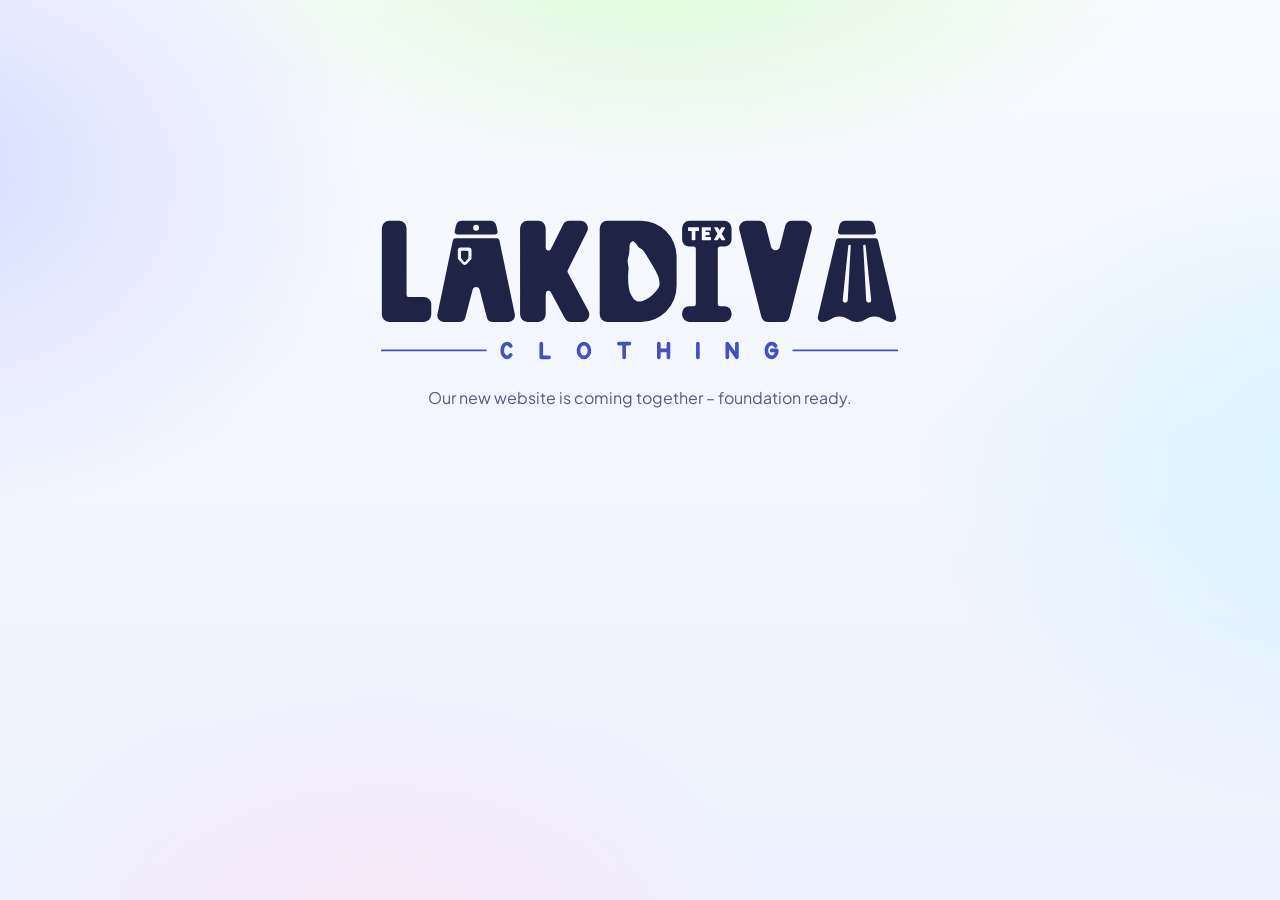
==== index.html @ 23915454 "Add files via upload" ====
<!DOCTYPE html>
<html lang="en">
<head>
  <meta charset="utf-8">
  <meta name="viewport" content="width=device-width, initial-scale=1">
  <title>LAKDIVA TEX Clothing – Trousers, Blouses, Crop Tops &amp; Skirts</title>
  <meta name="description" content="Modern women's and girls' clothing – trousers, blouses, crop tops and skirts. Pick your favourites and order easily on WhatsApp.">
  <meta name="theme-color" content="#f5f6ff">
  <link rel="icon" href="assets/favicon.svg" type="image/svg+xml">

  <!-- Fonts: Anton (big headlines) + Plus Jakarta Sans (body) -->
  <link rel="preconnect" href="https://fonts.googleapis.com">
  <link rel="preconnect" href="https://fonts.gstatic.com" crossorigin>
  <link href="https://fonts.googleapis.com/css2?family=Anton&family=Plus+Jakarta+Sans:wght@400;500;600;700;800&display=swap" rel="stylesheet">

  <link rel="stylesheet" href="css/tokens.css">
  <link rel="stylesheet" href="css/base.css">
  <link rel="stylesheet" href="css/components.css">
</head>
<body>
  <a class="skip-link" href="#main">Skip to content</a>

  <!-- STEP 2 will add the header (logo + nav + basket) here -->

  <main id="main">
    <!-- Temporary placeholder – replaced by the hero in Step 2 -->
    <section id="home" class="section" style="min-height:70vh;display:grid;place-items:center;text-align:center">
      <div class="container">
        <img src="assets/logo.svg" alt="LAKDIVA TEX Clothing" width="520" style="margin-inline:auto;width:min(80vw,520px)">
        <p style="margin-top:1.5rem;color:var(--ink-soft)">Our new website is coming together – foundation ready.</p>
      </div>
    </section>
    <!-- STEP 3: #shop   |  STEP 5: #about, #how-to-order, #contact -->
  </main>

  <!-- STEP 5 will add the footer here -->

  <script src="js/config.js"></script>
  <script src="data/products.js"></script>
</body>
</html>
---- css/tokens.css ----
/* ==========================================================
   LAKDIVA TEX – design tokens
   Colours come straight from the logo (navy #1f2447, indigo #4451be)
   plus the fresh mint / pastel glow used in the reference design.
   Change a value here and the whole site updates.
   ========================================================== */
:root {
  /* Brand */
  --navy: #1f2447;
  --navy-700: #2d3463;
  --indigo: #4451be;
  --indigo-500: #5b6bff;
  --indigo-300: #a8b0fb;
  --indigo-100: #e7eaff;
  --indigo-50: #f3f4ff;

  /* Fresh accents */
  --mint: #19c27d;
  --mint-300: #6fe3b4;
  --mint-100: #d9f7ea;
  --lime: #8ef59a;

  /* Soft pastels – one per category (also used for card tints) */
  --blush: #ffdbe8;   /* blouses   */
  --peach: #ffe3d1;   /* crop tops */
  --lilac: #e6deff;   /* skirts    */
  --aqua: #d3f4ee;    /* trousers  */

  /* Text */
  --ink: #1f2447;
  --ink-soft: #565c82;
  --ink-faint: #8c91ae;

  /* Surfaces */
  --bg: #f5f6ff;
  --surface: #ffffff;
  --line: rgba(31, 36, 71, 0.1);

  /* Gradients */
  --grad-brand: linear-gradient(135deg, #7a87ff 0%, #4451be 100%);
  --grad-accent: linear-gradient(95deg, #3fe0a0 0%, #4f7cff 62%, #7a5cff 100%);
  --grad-mint: linear-gradient(135deg, #c4f5e2 0%, #9fe3cf 100%);
  --grad-whatsapp: linear-gradient(135deg, #3fe07f 0%, #19b463 100%);

  /* Glass */
  --glass-bg: rgba(255, 255, 255, 0.62);
  --glass-border: rgba(255, 255, 255, 0.75);
  --glass-blur: blur(14px) saturate(1.5);

  /* Radius */
  --r-sm: 12px;
  --r-md: 18px;
  --r-lg: 28px;
  --r-xl: 40px;
  --r-pill: 999px;

  /* Shadows */
  --shadow-sm: 0 4px 14px -6px rgba(31, 36, 71, 0.18);
  --shadow-md: 0 14px 34px -14px rgba(31, 36, 71, 0.28);
  --shadow-lg: 0 30px 60px -24px rgba(31, 36, 71, 0.35);
  --shadow-glow: 0 18px 40px -10px rgba(68, 81, 190, 0.55);

  /* Type */
  --font-display: "Anton", "Archivo Narrow", "Arial Narrow", Impact, sans-serif;
  --font-body: "Plus Jakarta Sans", "Inter", system-ui, -apple-system, "Segoe UI", Roboto, sans-serif;

  --fs-display: clamp(3.4rem, 11.5vw, 9.5rem);
  --fs-h1: clamp(2.6rem, 6vw, 5rem);
  --fs-h2: clamp(2.1rem, 4.6vw, 3.75rem);
  --fs-h3: clamp(1.25rem, 2vw, 1.6rem);
  --fs-body: 1rem;
  --fs-small: 0.875rem;
  --fs-tiny: 0.75rem;

  /* Layout */
  --container: 1240px;
  --gutter: clamp(1rem, 3vw, 2.25rem);
  --header-h: 76px;
  --section-y: clamp(4rem, 9vw, 7.5rem);

  /* Motion */
  --ease: cubic-bezier(0.22, 0.8, 0.28, 1);
  --t-fast: 160ms;
  --t-med: 320ms;
}
---- css/base.css ----
/* ==========================================================
   LAKDIVA TEX – base styles (reset, background, typography)
   ========================================================== */
*,
*::before,
*::after { box-sizing: border-box; }

html {
  -webkit-text-size-adjust: 100%;
  scroll-behavior: smooth;
  scroll-padding-top: calc(var(--header-h) + 16px);
}

body {
  margin: 0;
  min-height: 100vh;
  font-family: var(--font-body);
  font-size: var(--fs-body);
  line-height: 1.6;
  color: var(--ink);
  background: var(--bg);
  -webkit-font-smoothing: antialiased;
  text-rendering: optimizeLegibility;
  overflow-x: hidden;
}

/* Soft pastel glow behind the whole site (fixed layer = smooth on mobile too) */
body::before {
  content: "";
  position: fixed;
  inset: 0;
  z-index: -1;
  pointer-events: none;
  background:
    radial-gradient(52rem 26rem at 52% -8%, rgba(190, 255, 170, 0.5), transparent 62%),
    radial-gradient(46rem 36rem at -6% 18%, rgba(186, 198, 255, 0.55), transparent 62%),
    radial-gradient(44rem 34rem at 106% 52%, rgba(190, 240, 255, 0.55), transparent 62%),
    radial-gradient(40rem 30rem at 30% 108%, rgba(255, 214, 232, 0.5), transparent 62%),
    linear-gradient(180deg, #f9faff 0%, #eef1ff 100%);
}

img,
svg,
video { display: block; max-width: 100%; height: auto; }

button,
input,
select,
textarea { font: inherit; color: inherit; }

button { cursor: pointer; background: none; border: 0; padding: 0; }

a { color: inherit; text-decoration: none; }

h1, h2, h3, h4, p, ul, ol, figure { margin: 0; }
ul[role="list"], ol[role="list"] { list-style: none; padding: 0; }

/* Display headings – big, bold, condensed, like the reference */
.display,
h1, h2 {
  font-family: var(--font-display);
  font-weight: 400;          /* Anton is already heavy */
  text-transform: uppercase;
  letter-spacing: 0.005em;
  line-height: 0.95;
}

h3 { font-family: var(--font-body); font-weight: 800; font-size: var(--fs-h3); line-height: 1.2; }

.text-gradient {
  background: var(--grad-accent);
  -webkit-background-clip: text;
  background-clip: text;
  color: transparent;
  -webkit-text-fill-color: transparent;
}

/* Layout helpers */
.container {
  width: min(100% - 2 * var(--gutter), var(--container));
  margin-inline: auto;
}
.section { padding-block: var(--section-y); }

.eyebrow {
  display: inline-flex;
  align-items: center;
  gap: 0.5rem;
  font-size: var(--fs-tiny);
  font-weight: 800;
  letter-spacing: 0.14em;
  text-transform: uppercase;
  color: var(--indigo);
}
.eyebrow::before {
  content: "";
  width: 0.5rem;
  height: 0.5rem;
  border-radius: 50%;
  background: var(--mint);
  box-shadow: 0 0 0 4px rgba(25, 194, 125, 0.18);
}

.section-head { display: grid; gap: 0.9rem; margin-bottom: clamp(1.75rem, 4vw, 3rem); }
.section-head h2 { font-size: var(--fs-h2); }
.section-head p { max-width: 52ch; color: var(--ink-soft); }

/* Accessibility */
:focus-visible {
  outline: 3px solid var(--indigo-500);
  outline-offset: 3px;
  border-radius: 6px;
}
.sr-only {
  position: absolute !important;
  width: 1px; height: 1px;
  margin: -1px; padding: 0;
  overflow: hidden;
  clip: rect(0, 0, 0, 0);
  white-space: nowrap;
  border: 0;
}
.skip-link {
  position: fixed;
  top: 0.75rem; left: 0.75rem;
  z-index: 1000;
  padding: 0.65rem 1rem;
  border-radius: var(--r-sm);
  background: var(--navy);
  color: #fff;
  font-weight: 700;
  transform: translateY(-200%);
  transition: transform var(--t-fast) var(--ease);
}
.skip-link:focus { transform: translateY(0); }

@media (prefers-reduced-motion: reduce) {
  html { scroll-behavior: auto; }
  *, *::before, *::after {
    animation-duration: 0.01ms !important;
    animation-iteration-count: 1 !important;
    transition-duration: 0.01ms !important;
  }
}
---- css/components.css ----
/* ==========================================================
   LAKDIVA TEX – reusable components
   (buttons, glass cards, floating tags, chips, badges)
   ========================================================== */

/* ---------- Glass surface ---------- */
.glass {
  background: var(--glass-bg);
  -webkit-backdrop-filter: var(--glass-blur);
  backdrop-filter: var(--glass-blur);
  border: 1px solid var(--glass-border);
  border-radius: var(--r-md);
  box-shadow: var(--shadow-md), inset 0 1px 0 rgba(255, 255, 255, 0.85);
}

/* ---------- Buttons ---------- */
.btn {
  --btn-bg: var(--surface);
  --btn-fg: var(--indigo);
  display: inline-flex;
  align-items: center;
  justify-content: center;
  gap: 0.6rem;
  min-height: 48px;
  padding: 0.7rem 1.4rem;
  border-radius: var(--r-pill);
  background: var(--btn-bg);
  color: var(--btn-fg);
  font-weight: 800;
  font-size: 0.95rem;
  line-height: 1;
  white-space: nowrap;
  box-shadow: var(--shadow-sm);
  transition: transform var(--t-fast) var(--ease), box-shadow var(--t-fast) var(--ease), filter var(--t-fast);
}
.btn:hover { transform: translateY(-2px); box-shadow: var(--shadow-md); }
.btn:active { transform: translateY(0) scale(0.98); }
.btn svg { width: 1.15em; height: 1.15em; flex: none; }

.btn--primary { --btn-fg: #fff; background: var(--grad-brand); box-shadow: var(--shadow-glow); }
.btn--primary:hover { filter: brightness(1.06); box-shadow: 0 22px 44px -10px rgba(68, 81, 190, 0.65); }

.btn--whatsapp { --btn-fg: #fff; background: var(--grad-whatsapp); box-shadow: 0 16px 34px -10px rgba(25, 180, 99, 0.6); }
.btn--whatsapp:hover { filter: brightness(1.05); }

.btn--ghost { background: rgba(255, 255, 255, 0.45); border: 1px solid var(--glass-border); box-shadow: none; }

.btn--sm { min-height: 40px; padding: 0.55rem 1.05rem; font-size: 0.85rem; }
.btn--block { width: 100%; }

/* Square rounded icon button (search / basket in the header) */
.icon-btn {
  position: relative;
  display: inline-grid;
  place-items: center;
  width: 46px;
  height: 46px;
  border-radius: var(--r-sm);
  background: var(--surface);
  color: var(--navy);
  box-shadow: var(--shadow-sm);
  transition: transform var(--t-fast) var(--ease), box-shadow var(--t-fast);
}
.icon-btn:hover { transform: translateY(-2px); box-shadow: var(--shadow-md); }
.icon-btn svg { width: 22px; height: 22px; }
.icon-btn--brand { background: var(--grad-brand); color: #fff; box-shadow: var(--shadow-glow); }

/* Little count bubble on the basket button */
.count-bubble {
  position: absolute;
  top: -6px; right: -6px;
  min-width: 20px; height: 20px;
  padding: 0 5px;
  display: grid; place-items: center;
  border-radius: var(--r-pill);
  background: var(--mint);
  color: #fff;
  font-size: 11px;
  font-weight: 800;
  box-shadow: 0 0 0 3px var(--bg);
}
.count-bubble[hidden] { display: none; }

/* Big round call-to-action (like the "ADD TO CART" orb) */
.round-cta {
  display: inline-grid;
  place-items: center;
  align-content: center;
  gap: 0.35rem;
  width: clamp(104px, 12vw, 138px);
  aspect-ratio: 1;
  border-radius: 50%;
  background: radial-gradient(circle at 30% 25%, #8f9bff 0%, #4451be 70%);
  color: #fff;
  text-align: center;
  font-size: 0.68rem;
  font-weight: 800;
  letter-spacing: 0.08em;
  text-transform: uppercase;
  box-shadow: 0 0 0 10px rgba(255, 255, 255, 0.55), var(--shadow-glow);
  transition: transform var(--t-med) var(--ease);
}
.round-cta:hover { transform: scale(1.06) rotate(-3deg); }
.round-cta svg { width: 26px; height: 26px; }

/* ---------- Floating label (glass tag with dot) ---------- */
.tag {
  display: grid;
  gap: 0.1rem;
  padding: 0.7rem 1rem 0.7rem 1.9rem;
  position: relative;
  border-radius: var(--r-sm);
  font-size: var(--fs-small);
  line-height: 1.25;
}
.tag::before {
  content: "";
  position: absolute;
  left: 0.8rem; top: 0.95rem;
  width: 0.6rem; height: 0.6rem;
  border-radius: 50%;
  background: var(--mint);
  box-shadow: 0 0 0 4px rgba(25, 194, 125, 0.2);
}
.tag small {
  font-size: 0.65rem;
  font-weight: 800;
  letter-spacing: 0.12em;
  text-transform: uppercase;
  color: var(--mint);
}
.tag strong { font-weight: 800; color: var(--navy); }

/* ---------- Pills, chips, badges ---------- */
.pill {
  display: inline-flex;
  align-items: center;
  gap: 0.45rem;
  padding: 0.45rem 0.85rem;
  border-radius: var(--r-pill);
  font-size: var(--fs-tiny);
  font-weight: 800;
  letter-spacing: 0.1em;
  text-transform: uppercase;
  color: var(--navy);
  background: rgba(255, 255, 255, 0.55);
  border: 1px solid var(--glass-border);
}

/* Category filter chip */
.chip {
  display: inline-flex;
  align-items: center;
  gap: 0.5rem;
  min-height: 44px;
  padding: 0.55rem 1.15rem;
  border-radius: var(--r-pill);
  background: rgba(255, 255, 255, 0.7);
  border: 1px solid var(--glass-border);
  font-weight: 700;
  font-size: 0.9rem;
  color: var(--ink-soft);
  transition: all var(--t-fast) var(--ease);
}
.chip:hover { color: var(--navy); transform: translateY(-1px); }
.chip[aria-pressed="true"],
.chip.is-active {
  background: var(--navy);
  border-color: var(--navy);
  color: #fff;
  box-shadow: var(--shadow-md);
}

.badge {
  display: inline-block;
  padding: 0.3rem 0.65rem;
  border-radius: var(--r-pill);
  font-size: 0.68rem;
  font-weight: 800;
  letter-spacing: 0.1em;
  text-transform: uppercase;
  background: var(--mint-100);
  color: #0c7c50;
}
.badge--indigo { background: var(--indigo-100); color: var(--indigo); }

/* Category tints (used for product card backgrounds) */
.tint-trousers { background: linear-gradient(160deg, #e2faf5 0%, var(--aqua) 100%); }
.tint-blouses  { background: linear-gradient(160deg, #fff0f6 0%, var(--blush) 100%); }
.tint-crop-tops { background: linear-gradient(160deg, #fff4ec 0%, var(--peach) 100%); }
.tint-skirts   { background: linear-gradient(160deg, #f1ecff 0%, var(--lilac) 100%); }
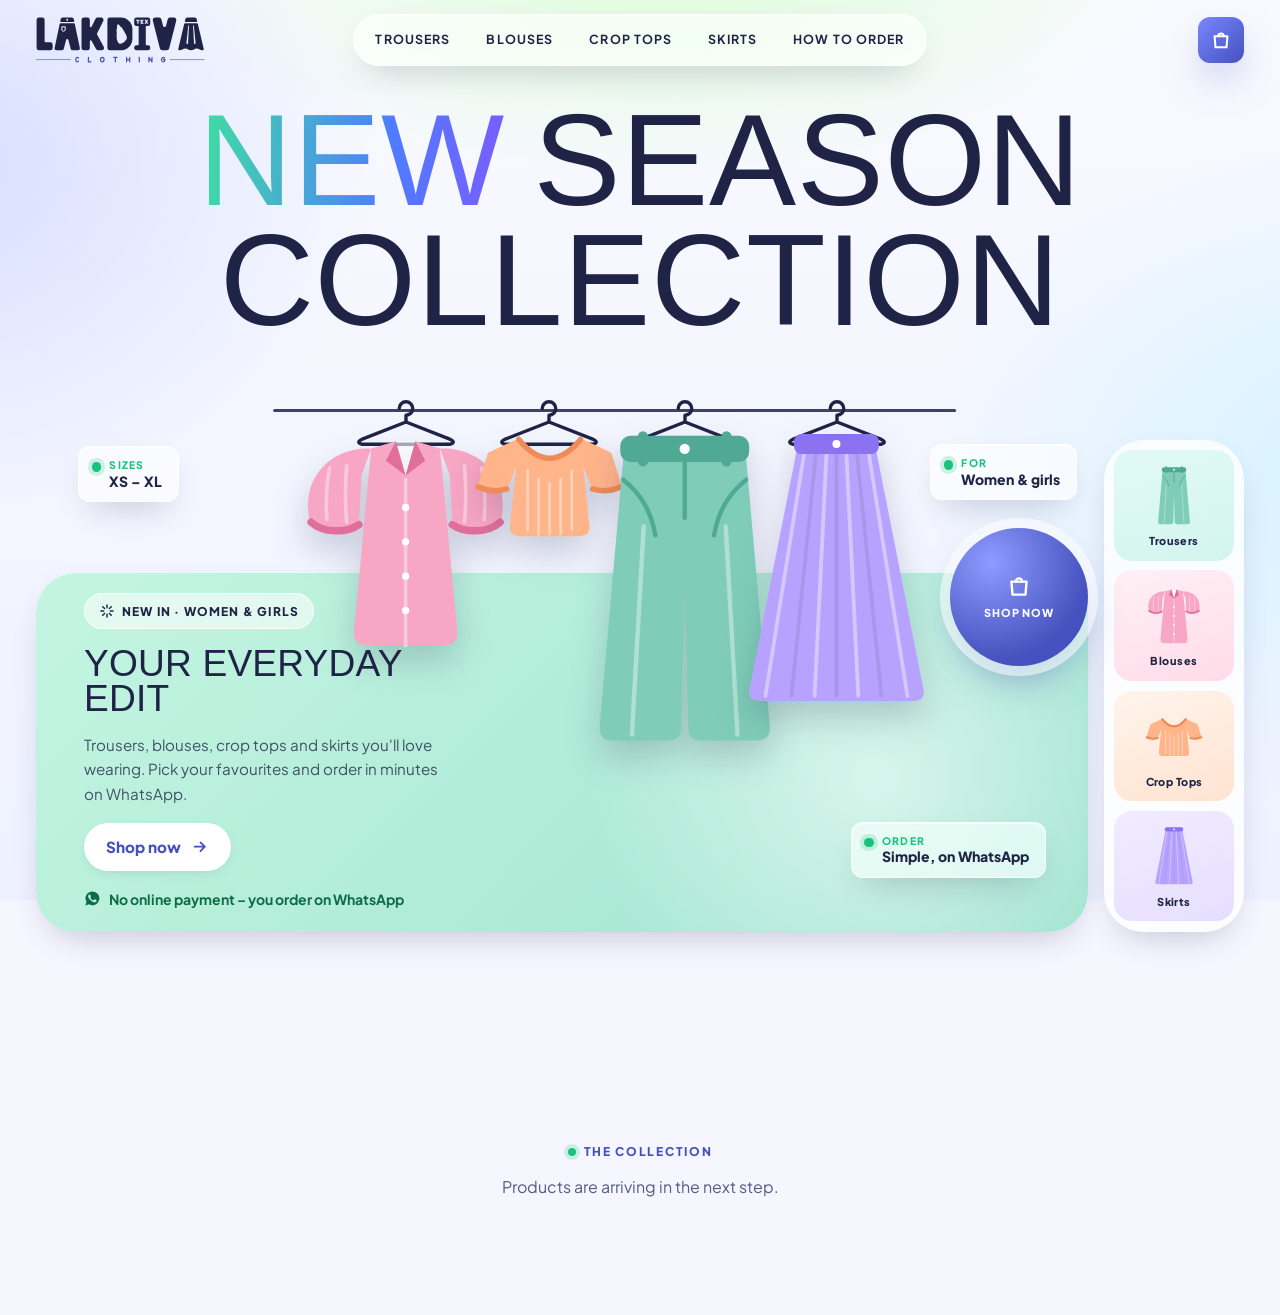
==== commit a49bb27f: "Add files via upload" ====
--- a/index.html
+++ b/index.html
@@ -16,26 +16,143 @@
   <link rel="stylesheet" href="css/tokens.css">
   <link rel="stylesheet" href="css/base.css">
   <link rel="stylesheet" href="css/components.css">
+  <link rel="stylesheet" href="css/header.css">
+  <link rel="stylesheet" href="css/hero.css">
 </head>
 <body>
   <a class="skip-link" href="#main">Skip to content</a>
 
-  <!-- STEP 2 will add the header (logo + nav + basket) here -->
+  <!-- Icons used across the site: <svg><use href="#i-bag"/></svg> -->
+  <svg width="0" height="0" style="position:absolute" aria-hidden="true" focusable="false">
+    <defs>
+      <symbol id="i-bag" viewBox="0 0 24 24"><g fill="none" stroke="currentColor" stroke-width="2.2" stroke-linecap="round" stroke-linejoin="round"><path d="M5 8h14l-1 12H6L5 8Z"/><path d="M9 8a3 3 0 0 1 6 0"/></g></symbol>
+      <symbol id="i-menu" viewBox="0 0 24 24"><path d="M4 7h16M4 12h16M4 17h16" fill="none" stroke="currentColor" stroke-width="2.2" stroke-linecap="round"/></symbol>
+      <symbol id="i-close" viewBox="0 0 24 24"><path d="M6 6l12 12M18 6 6 18" fill="none" stroke="currentColor" stroke-width="2.2" stroke-linecap="round"/></symbol>
+      <symbol id="i-arrow" viewBox="0 0 24 24"><path d="M5 12h14M13 6l6 6-6 6" fill="none" stroke="currentColor" stroke-width="2.4" stroke-linecap="round" stroke-linejoin="round"/></symbol>
+      <symbol id="i-wa" viewBox="0 0 24 24"><path fill="currentColor" d="M12.04 2a9.9 9.9 0 0 0-8.5 14.95L2 22l5.2-1.5A9.9 9.9 0 1 0 12.04 2Zm5.8 14.05c-.25.7-1.45 1.33-2 1.4-.52.07-1.17.1-1.88-.12a17 17 0 0 1-1.7-.63c-3-1.3-4.95-4.3-5.1-4.5-.15-.2-1.2-1.6-1.2-3.05s.76-2.16 1.03-2.45c.27-.3.58-.37.78-.37h.56c.18 0 .43-.07.67.5.25.6.85 2.07.92 2.22.08.15.13.33.02.52-.1.2-.15.32-.3.5-.15.17-.32.38-.45.5-.15.15-.3.3-.13.6.17.3.77 1.27 1.65 2.05 1.13 1 2.08 1.3 2.38 1.45.3.15.47.12.65-.07.17-.2.75-.87.95-1.17.2-.3.4-.25.67-.15.28.1 1.75.82 2.05.97.3.15.5.22.57.35.08.12.08.72-.17 1.4Z"/></symbol>
+      <symbol id="i-sparkle" viewBox="0 0 24 24"><path d="M12 3v4M12 17v4M3 12h4M17 12h4M5.6 5.6l2.8 2.8M15.6 15.6l2.8 2.8M18.4 5.6l-2.8 2.8M8.4 15.6l-2.8 2.8" fill="none" stroke="currentColor" stroke-width="2.2" stroke-linecap="round"/></symbol>
+    </defs>
+  </svg>
+
+  <!-- ================= HEADER ================= -->
+  <header class="site-header">
+    <div class="container site-header__bar">
+      <a class="brand" href="#home" aria-label="LAKDIVA TEX Clothing – home">
+        <img src="assets/logo.svg" alt="LAKDIVA TEX Clothing" width="169" height="46">
+      </a>
+
+      <nav class="nav glass" id="site-nav" aria-label="Main menu">
+        <ul>
+          <li><a href="#shop" data-category="trousers">Trousers</a></li>
+          <li><a href="#shop" data-category="blouses">Blouses</a></li>
+          <li><a href="#shop" data-category="crop-tops">Crop Tops</a></li>
+          <li><a href="#shop" data-category="skirts">Skirts</a></li>
+          <li><a href="#how-to-order">How to order</a></li>
+          <li class="nav__wa"><a href="#" data-wa><svg width="20" height="20" aria-hidden="true"><use href="#i-wa"/></svg> Chat on WhatsApp</a></li>
+        </ul>
+      </nav>
+
+      <div class="header-actions">
+        <!-- Basket button – the order basket itself is added in Step 4 -->
+        <a class="icon-btn icon-btn--brand" href="#basket" data-basket-btn aria-label="Open my order basket">
+          <svg aria-hidden="true"><use href="#i-bag"/></svg>
+          <span class="count-bubble" data-basket-count hidden>0</span>
+        </a>
+        <button class="icon-btn nav-toggle" type="button" aria-expanded="false" aria-controls="site-nav" aria-label="Open menu">
+          <svg class="i-menu" aria-hidden="true"><use href="#i-menu"/></svg>
+          <svg class="i-close" aria-hidden="true"><use href="#i-close"/></svg>
+        </button>
+      </div>
+    </div>
+  </header>
 
   <main id="main">
-    <!-- Temporary placeholder – replaced by the hero in Step 2 -->
-    <section id="home" class="section" style="min-height:70vh;display:grid;place-items:center;text-align:center">
+
+    <!-- ================= HERO ================= -->
+    <section id="home" class="hero">
       <div class="container">
-        <img src="assets/logo.svg" alt="LAKDIVA TEX Clothing" width="520" style="margin-inline:auto;width:min(80vw,520px)">
-        <p style="margin-top:1.5rem;color:var(--ink-soft)">Our new website is coming together – foundation ready.</p>
+        <h1 class="hero__title">
+          <span class="text-gradient">New</span>
+          <span>Season</span>
+          <span>Collection</span>
+        </h1>
+
+        <div class="hero__stage">
+
+          <!-- Feature panel -->
+          <div class="hero__panel">
+            <div class="hero__copy">
+              <span class="pill"><svg width="16" height="16" aria-hidden="true"><use href="#i-sparkle"/></svg> New in · Women &amp; Girls</span>
+              <h2>Your everyday edit</h2>
+              <p>Trousers, blouses, crop tops and skirts you'll love wearing. Pick your favourites and order in minutes on WhatsApp.</p>
+              <div class="hero__buttons">
+                <a class="btn" href="#shop">Shop now <svg aria-hidden="true"><use href="#i-arrow"/></svg></a>
+              </div>
+              <p class="hero__note"><svg aria-hidden="true"><use href="#i-wa"/></svg> No online payment – you order on WhatsApp</p>
+            </div>
+          </div>
+
+          <!-- Hanging garments + floating labels (decorative) -->
+          <div class="hero__art">
+            <div class="rail" aria-hidden="true">
+              <span class="rail__bar"></span>
+              <div class="rail__items">
+                <div class="hang">
+                  <svg class="hanger"><use href="#hanger"/></svg>
+                  <svg class="garment garment--blouse"><use href="#g-blouse"/></svg>
+                </div>
+                <div class="hang">
+                  <svg class="hanger"><use href="#hanger"/></svg>
+                  <svg class="garment garment--crop-tops"><use href="#g-crop-tops"/></svg>
+                </div>
+                <div class="hang">
+                  <svg class="hanger"><use href="#hanger"/></svg>
+                  <svg class="garment garment--trousers"><use href="#g-trousers"/></svg>
+                </div>
+                <div class="hang">
+                  <svg class="hanger"><use href="#hanger"/></svg>
+                  <svg class="garment garment--skirts"><use href="#g-skirts"/></svg>
+                </div>
+              </div>
+            </div>
+
+            <div class="tag tag--a glass" aria-hidden="true"><small>Sizes</small><strong>XS – XL</strong></div>
+            <div class="tag tag--b glass" aria-hidden="true"><small>For</small><strong>Women &amp; girls</strong></div>
+            <div class="tag tag--c glass" aria-hidden="true"><small>Order</small><strong>Simple, on WhatsApp</strong></div>
+
+            <a class="round-cta" href="#shop" aria-label="Shop the collection">
+              <svg aria-hidden="true"><use href="#i-bag"/></svg>
+              Shop now
+            </a>
+          </div>
+
+          <!-- Category shortcuts (filtering is wired up in Step 3) -->
+          <nav class="hero__tiles" aria-label="Shop by category">
+            <a class="tile tint-trousers"  href="#shop" data-category="trousers"><svg aria-hidden="true"><use href="#g-trousers"/></svg><span>Trousers</span></a>
+            <a class="tile tint-blouses"   href="#shop" data-category="blouses"><svg aria-hidden="true"><use href="#g-blouse"/></svg><span>Blouses</span></a>
+            <a class="tile tint-crop-tops" href="#shop" data-category="crop-tops"><svg aria-hidden="true"><use href="#g-crop-tops"/></svg><span>Crop Tops</span></a>
+            <a class="tile tint-skirts"    href="#shop" data-category="skirts"><svg aria-hidden="true"><use href="#g-skirts"/></svg><span>Skirts</span></a>
+          </nav>
+
+        </div>
       </div>
     </section>
-    <!-- STEP 3: #shop   |  STEP 5: #about, #how-to-order, #contact -->
+
+    <!-- Temporary placeholder so the menu links have somewhere to go – replaced in Step 3 -->
+    <section id="shop" class="section" style="text-align:center">
+      <div class="container">
+        <p class="eyebrow">The collection</p>
+        <p style="margin-top:.75rem;color:var(--ink-soft)">Products are arriving in the next step.</p>
+      </div>
+    </section>
+    <!-- STEP 5: #how-to-order, #about, #contact -->
   </main>
 
   <!-- STEP 5 will add the footer here -->
 
   <script src="js/config.js"></script>
   <script src="data/products.js"></script>
+  <script src="js/art.js"></script>
+  <script src="js/main.js"></script>
 </body>
 </html>
--- a/css/header.css
+++ b/css/header.css
@@ -0,0 +1,114 @@
+/* ==========================================================
+   LAKDIVA TEX – site header (logo, menu, basket button)
+   ========================================================== */
+.site-header {
+  position: sticky;
+  top: 0;
+  z-index: 100;
+  padding-block: 0.85rem;
+  transition: background var(--t-med) var(--ease), box-shadow var(--t-med) var(--ease), padding var(--t-med) var(--ease);
+}
+.site-header.is-scrolled,
+.site-header.is-open {
+  background: rgba(245, 246, 255, 0.78);
+  -webkit-backdrop-filter: blur(16px) saturate(1.5);
+  backdrop-filter: blur(16px) saturate(1.5);
+  box-shadow: 0 1px 0 var(--line);
+}
+.site-header__bar {
+  position: relative;
+  display: flex;
+  align-items: center;
+  justify-content: space-between;
+  gap: 1rem;
+  min-height: 48px;
+}
+
+/* Logo */
+.brand { display: inline-flex; align-items: center; flex: none; border-radius: 8px; }
+.brand img { height: 46px; width: auto; }
+
+/* Desktop menu – a floating glass pill, like the reference */
+.nav {
+  border-radius: var(--r-pill);
+  padding: 0.3rem;
+}
+.nav ul {
+  display: flex;
+  align-items: center;
+  gap: 0.15rem;
+  margin: 0;
+  padding: 0;
+  list-style: none;
+}
+.nav a {
+  display: block;
+  padding: 0.65rem 1.05rem;
+  border-radius: var(--r-pill);
+  font-size: 0.78rem;
+  font-weight: 700;
+  letter-spacing: 0.09em;
+  text-transform: uppercase;
+  white-space: nowrap;
+  color: var(--navy);
+  transition: background var(--t-fast), color var(--t-fast);
+}
+.nav a:hover { background: rgba(255, 255, 255, 0.9); color: var(--indigo); }
+.nav__wa { display: none; }   /* only shown in the phone menu */
+
+.header-actions { display: flex; align-items: center; gap: 0.6rem; flex: none; }
+.nav-toggle { display: none; }
+
+/* Desktop: keep the menu pill truly centred */
+@media (min-width: 1021px) {
+  .site-header__bar { display: grid; grid-template-columns: 1fr auto 1fr; }
+  .header-actions { justify-self: end; }
+}
+
+/* ---------- Tablet & phone: menu becomes a drop-down sheet ---------- */
+@media (max-width: 1020px) {
+  .nav-toggle { display: inline-grid; }
+  .nav-toggle .i-close { display: none; }
+  .site-header.is-open .nav-toggle .i-menu { display: none; }
+  .site-header.is-open .nav-toggle .i-close { display: block; }
+
+  .nav {
+    position: absolute;
+    top: calc(100% + 0.6rem);
+    left: 0;
+    right: 0;
+    padding: 0.75rem;
+    border-radius: var(--r-lg);
+    background: rgba(255, 255, 255, 0.92);
+    opacity: 0;
+    visibility: hidden;
+    transform: translateY(-10px) scale(0.98);
+    transform-origin: top center;
+    transition: opacity var(--t-med) var(--ease), transform var(--t-med) var(--ease), visibility 0s linear var(--t-med);
+  }
+  .site-header.is-open .nav {
+    opacity: 1;
+    visibility: visible;
+    transform: none;
+    transition-delay: 0s;
+  }
+  .nav ul { flex-direction: column; align-items: stretch; gap: 0.15rem; }
+  .nav a { padding: 0.95rem 1.1rem; font-size: 0.85rem; border-radius: var(--r-md); }
+  .nav__wa { display: block; margin-top: 0.5rem; }
+  .nav__wa a {
+    display: flex;
+    justify-content: center;
+    padding: 0.8rem 1.4rem;
+    border-radius: var(--r-pill);
+    background: var(--grad-whatsapp);
+    color: #fff;
+    font-size: 0.95rem;
+    letter-spacing: 0;
+    text-transform: none;
+  }
+  .nav__wa a:hover { background: var(--grad-whatsapp); color: #fff; filter: brightness(1.05); }
+}
+
+@media (max-width: 480px) {
+  .brand img { height: 38px; }
+}
--- a/css/hero.css
+++ b/css/hero.css
@@ -0,0 +1,223 @@
+/* ==========================================================
+   LAKDIVA TEX – hero section
+   Big headline, a rail of hanging garments, a mint feature
+   panel, floating glass labels, a round call-to-action and
+   category shortcuts (inspired by the reference design).
+   ========================================================== */
+.hero {
+  padding-top: clamp(0.5rem, 2vw, 1.25rem);
+  padding-bottom: clamp(3rem, 7vw, 6rem);
+}
+
+/* ---------- Headline ---------- */
+.hero__title {
+  display: flex;
+  flex-wrap: wrap;
+  justify-content: center;
+  column-gap: 0.22em;
+  font-size: clamp(3rem, 17vw, 5.5rem);
+  line-height: 0.92;
+  text-align: center;
+  animation: rise 0.8s var(--ease) both;
+}
+@media (min-width: 700px) {
+  .hero__title { font-size: clamp(3.4rem, 10.2vw, 8.9rem); }
+}
+
+/* ---------- Stage ---------- */
+.hero__stage {
+  position: relative;
+  display: grid;
+  gap: 1rem;
+  margin-top: clamp(1.25rem, 3vw, 2rem);
+  animation: rise 0.9s 0.1s var(--ease) both;
+}
+
+/* Mint feature panel */
+.hero__panel {
+  position: relative;
+  order: 2;
+  overflow: hidden;
+  padding: clamp(1.5rem, 4vw, 2.5rem);
+  border-radius: var(--r-xl);
+  background: var(--grad-mint);
+  box-shadow: var(--shadow-md), inset 0 1px 0 rgba(255, 255, 255, 0.7);
+}
+.hero__panel::before {            /* soft light in the corner */
+  content: "";
+  position: absolute;
+  inset: -30% -10% auto auto;
+  width: 60%;
+  aspect-ratio: 1;
+  background: radial-gradient(circle, rgba(255, 255, 255, 0.55), transparent 65%);
+  pointer-events: none;
+}
+.hero__copy { position: relative; display: grid; gap: 1.05rem; max-width: 370px; justify-items: start; }
+.hero__copy h2 { font-size: clamp(2rem, 2.9vw, 2.5rem); color: var(--navy); }
+.hero__copy p { color: rgba(31, 36, 71, 0.78); font-size: 0.95rem; }
+.hero__buttons { display: flex; flex-wrap: wrap; gap: 0.7rem; }
+.hero__copy .hero__note {
+  display: flex;
+  align-items: center;
+  gap: 0.5rem;
+  font-size: var(--fs-small);
+  font-weight: 700;
+  color: #0c6b49;
+}
+.hero__note svg { width: 1.2em; height: 1.2em; flex: none; }
+
+/* ---------- Garment rail ---------- */
+.hero__art {
+  position: relative;
+  order: 1;
+  z-index: 2;
+  width: 100%;
+  max-width: 640px;
+  margin-inline: auto;
+  aspect-ratio: 1 / 0.8;
+  container-type: inline-size;
+  pointer-events: none;
+}
+.rail {
+  --scale: 1.4;
+  position: absolute;
+  top: 6cqw;
+  left: 50%;
+  width: 96cqw;
+  transform: translateX(-50%);
+}
+.rail__bar {
+  position: absolute;
+  top: calc(1.2 * var(--scale) * 1cqw);
+  left: 0;
+  right: 0;
+  height: 3px;
+  border-radius: 3px;
+  background: var(--navy);
+  opacity: 0.85;
+}
+.rail__items { position: relative; display: flex; align-items: flex-start; justify-content: center; }
+.hang {
+  display: flex;
+  flex-direction: column;
+  align-items: center;
+  margin-left: -4.5cqw;
+  transform-origin: 50% 0;
+  animation: sway 7s ease-in-out infinite alternate;
+}
+.hang:first-child { margin-left: 0; }
+.hang:nth-child(2) { animation-duration: 8s; animation-delay: -2s; }
+.hang:nth-child(3) { animation-duration: 6.5s; animation-delay: -4s; }
+.hang:nth-child(4) { animation-duration: 7.5s; animation-delay: -1s; }
+
+.hanger { width: calc(11 * var(--scale) * 1cqw); aspect-ratio: 120 / 56; height: auto; margin-bottom: calc(-4.2 * var(--scale) * 1cqw); position: relative; z-index: 0; }
+.garment {
+  position: relative;
+  z-index: 1;
+  height: auto;
+  filter: drop-shadow(0 1.6cqw 1.6cqw rgba(31, 36, 71, 0.2));
+}
+.garment--blouse   { width: calc(21 * var(--scale) * 1cqw);   aspect-ratio: 180 / 192; }
+.garment--crop-tops { width: calc(15.5 * var(--scale) * 1cqw); aspect-ratio: 148 / 108; }
+.garment--trousers { width: calc(19.5 * var(--scale) * 1cqw); aspect-ratio: 140 / 226; }
+.garment--skirts   { width: calc(18.5 * var(--scale) * 1cqw); aspect-ratio: 156 / 232; }
+
+/* Floating labels, round button */
+.hero__art .tag,
+.hero__art .round-cta { position: absolute; pointer-events: auto; }
+.hero__art .tag { display: none; z-index: 3; animation: float 5.5s ease-in-out infinite alternate; }
+.hero__art .round-cta {
+  z-index: 4;
+  right: 2%;
+  bottom: -2%;
+  width: clamp(88px, 22cqw, 138px);
+  animation: float 6s -1s ease-in-out infinite alternate;
+}
+
+/* ---------- Category shortcuts ---------- */
+.hero__tiles {
+  order: 3;
+  display: grid;
+  grid-template-columns: repeat(4, 1fr);
+  gap: 0.6rem;
+  padding: 0.6rem;
+  border-radius: var(--r-lg);
+  background: rgba(255, 255, 255, 0.8);
+  box-shadow: var(--shadow-md);
+}
+.tile {
+  position: relative;
+  display: grid;
+  justify-items: center;
+  align-content: center;
+  gap: 0.35rem;
+  padding: 0.7rem 0.3rem 0.6rem;
+  border-radius: var(--r-md);
+  transition: transform var(--t-fast) var(--ease), box-shadow var(--t-fast) var(--ease);
+}
+.tile:hover { transform: translateY(-3px); box-shadow: var(--shadow-md); }
+.tile svg { width: 100%; max-width: 54px; height: 50px; }
+.tile span { font-size: 0.68rem; font-weight: 800; letter-spacing: 0.04em; color: var(--navy); }
+
+/* ---------- Desktop layout ---------- */
+@media (min-width: 1021px) {
+  .hero__stage { display: block; height: 560px; }
+
+  .hero__panel {
+    position: absolute;
+    left: 0;
+    bottom: 0;
+    width: calc(100% - 156px);
+    height: 360px;
+    display: flex;
+    align-items: center;
+    padding-left: 3rem;
+  }
+  .hero__art {
+    position: absolute;
+    left: 0;
+    top: 0;
+    bottom: 0;
+    width: calc(100% - 156px);
+    max-width: none;
+    aspect-ratio: auto;
+    margin: 0;
+  }
+  .rail { --scale: 1; top: 24px; left: 55%; width: 61cqw; }
+  .rail__bar { left: -2cqw; right: -2cqw; }
+  .hang { margin-left: -4.6cqw; }
+  .hanger { margin-bottom: -26px; }
+
+  .hero__art .tag { display: grid; }
+  .hero__art .tag--a { left: 4%; top: 74px; }
+  .hero__art .tag--b { right: 1%; top: 72px; animation-delay: -2s; }
+  .hero__art .tag--c { right: 4%; bottom: 54px; animation-delay: -3.5s; }
+  .hero__art .round-cta { right: 0; bottom: auto; top: 156px; }
+
+  .hero__tiles {
+    position: absolute;
+    right: 0;
+    bottom: 0;
+    width: 140px;
+    grid-template-columns: 1fr;
+    gap: 0.6rem;
+    padding: 0.65rem;
+    border-radius: var(--r-xl);
+  }
+  .tile { padding: 0.9rem 0.3rem 0.7rem; }
+  .tile svg { max-width: 62px; height: 62px; }
+}
+
+/* ---------- Motion ---------- */
+@keyframes rise {
+  from { opacity: 0; transform: translateY(24px); }
+  to   { opacity: 1; transform: none; }
+}
+@keyframes sway {
+  from { transform: rotate(-1.6deg); }
+  to   { transform: rotate(1.6deg); }
+}
+@keyframes float {
+  from { transform: translateY(-5px); }
+  to   { transform: translateY(6px); }
+}
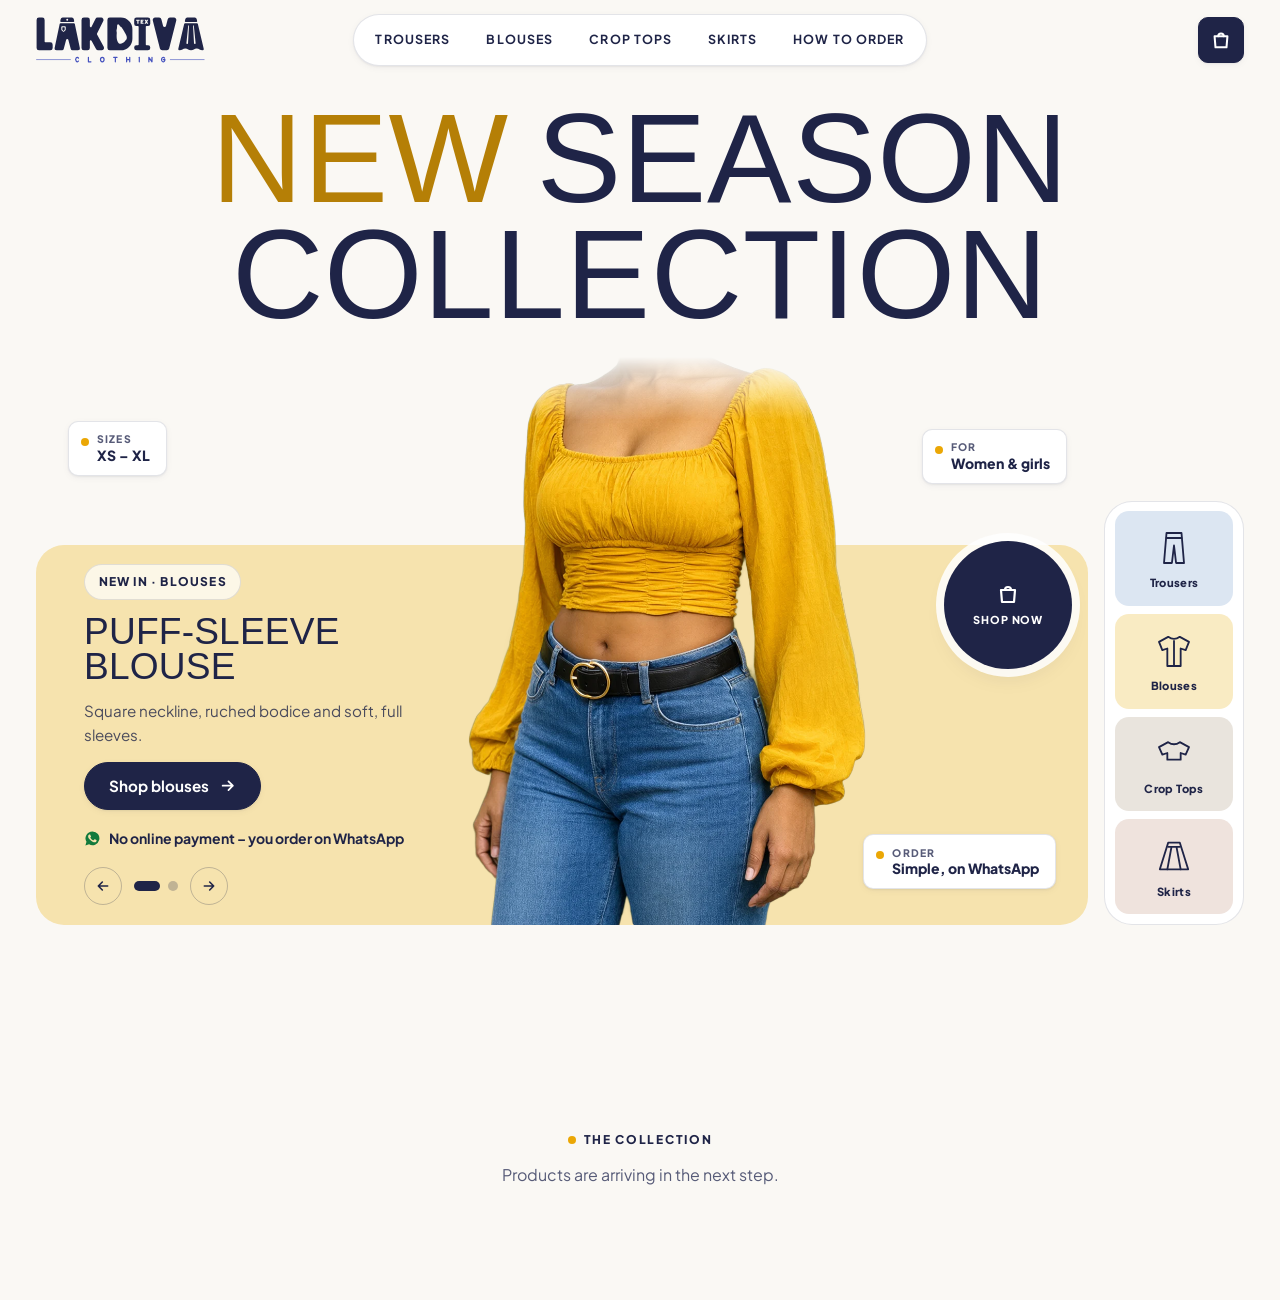
==== commit 311e4897: "Add files via upload" ====
--- a/index.html
+++ b/index.html
@@ -5,7 +5,7 @@
   <meta name="viewport" content="width=device-width, initial-scale=1">
   <title>LAKDIVA TEX Clothing – Trousers, Blouses, Crop Tops &amp; Skirts</title>
   <meta name="description" content="Modern women's and girls' clothing – trousers, blouses, crop tops and skirts. Pick your favourites and order easily on WhatsApp.">
-  <meta name="theme-color" content="#f5f6ff">
+  <meta name="theme-color" content="#faf8f4">
   <link rel="icon" href="assets/favicon.svg" type="image/svg+xml">
 
   <!-- Fonts: Anton (big headlines) + Plus Jakarta Sans (body) -->
@@ -13,6 +13,7 @@
   <link rel="preconnect" href="https://fonts.gstatic.com" crossorigin>
   <link href="https://fonts.googleapis.com/css2?family=Anton&family=Plus+Jakarta+Sans:wght@400;500;600;700;800&display=swap" rel="stylesheet">
 
+  <link rel="preload" as="image" href="assets/products/blouse-mustard.webp" type="image/webp">
   <link rel="stylesheet" href="css/tokens.css">
   <link rel="stylesheet" href="css/base.css">
   <link rel="stylesheet" href="css/components.css">
@@ -30,6 +31,11 @@
       <symbol id="i-close" viewBox="0 0 24 24"><path d="M6 6l12 12M18 6 6 18" fill="none" stroke="currentColor" stroke-width="2.2" stroke-linecap="round"/></symbol>
       <symbol id="i-arrow" viewBox="0 0 24 24"><path d="M5 12h14M13 6l6 6-6 6" fill="none" stroke="currentColor" stroke-width="2.4" stroke-linecap="round" stroke-linejoin="round"/></symbol>
       <symbol id="i-wa" viewBox="0 0 24 24"><path fill="currentColor" d="M12.04 2a9.9 9.9 0 0 0-8.5 14.95L2 22l5.2-1.5A9.9 9.9 0 1 0 12.04 2Zm5.8 14.05c-.25.7-1.45 1.33-2 1.4-.52.07-1.17.1-1.88-.12a17 17 0 0 1-1.7-.63c-3-1.3-4.95-4.3-5.1-4.5-.15-.2-1.2-1.6-1.2-3.05s.76-2.16 1.03-2.45c.27-.3.58-.37.78-.37h.56c.18 0 .43-.07.67.5.25.6.85 2.07.92 2.22.08.15.13.33.02.52-.1.2-.15.32-.3.5-.15.17-.32.38-.45.5-.15.15-.3.3-.13.6.17.3.77 1.27 1.65 2.05 1.13 1 2.08 1.3 2.38 1.45.3.15.47.12.65-.07.17-.2.75-.87.95-1.17.2-.3.4-.25.67-.15.28.1 1.75.82 2.05.97.3.15.5.22.57.35.08.12.08.72-.17 1.4Z"/></symbol>
+      <!-- Category line icons -->
+      <symbol id="c-trousers" viewBox="0 0 48 48"><g fill="none" stroke="currentColor" stroke-width="2.2" stroke-linecap="round" stroke-linejoin="round"><path d="M15 6h18l3 36h-9.500L24 21l-2.500 21H12z"/><path d="M15 12h18"/></g></symbol>
+      <symbol id="c-blouses" viewBox="0 0 48 48"><g fill="none" stroke="currentColor" stroke-width="2.2" stroke-linecap="round" stroke-linejoin="round"><path d="M17 7 6 13l4 10 6-2v21h16V21l6 2 4-10-11-6q-7 5-14 0Z"/><path d="M24 12v30"/></g></symbol>
+      <symbol id="c-crop-tops" viewBox="0 0 48 48"><g fill="none" stroke="currentColor" stroke-width="2.2" stroke-linecap="round" stroke-linejoin="round"><path d="M17 11 6 17l4 9 6-2v8h16v-8l6 2 4-9-11-6q-7 5-14 0Z"/></g></symbol>
+      <symbol id="c-skirts" viewBox="0 0 48 48"><g fill="none" stroke="currentColor" stroke-width="2.2" stroke-linecap="round" stroke-linejoin="round"><path d="M17 8h14l10 32H7Z"/><path d="M17 13h14M21 13 16 40M27 13l5 27"/></g></symbol>
       <symbol id="i-sparkle" viewBox="0 0 24 24"><path d="M12 3v4M12 17v4M3 12h4M17 12h4M5.6 5.6l2.8 2.8M15.6 15.6l2.8 2.8M18.4 5.6l-2.8 2.8M8.4 15.6l-2.8 2.8" fill="none" stroke="currentColor" stroke-width="2.2" stroke-linecap="round"/></symbol>
     </defs>
   </svg>
@@ -41,7 +47,7 @@
         <img src="assets/logo.svg" alt="LAKDIVA TEX Clothing" width="169" height="46">
       </a>
 
-      <nav class="nav glass" id="site-nav" aria-label="Main menu">
+      <nav class="nav surface" id="site-nav" aria-label="Main menu">
         <ul>
           <li><a href="#shop" data-category="trousers">Trousers</a></li>
           <li><a href="#shop" data-category="blouses">Blouses</a></li>
@@ -69,56 +75,53 @@
   <main id="main">
 
     <!-- ================= HERO ================= -->
-    <section id="home" class="hero">
+    <section id="home" class="hero" data-theme="mustard" aria-roledescription="carousel" aria-label="New arrivals">
       <div class="container">
         <h1 class="hero__title">
-          <span class="text-gradient">New</span>
+          <span class="hero__new">New</span>
           <span>Season</span>
           <span>Collection</span>
         </h1>
 
         <div class="hero__stage">
 
-          <!-- Feature panel -->
+          <!-- Tinted panel with the text (colour follows the garment shown) -->
           <div class="hero__panel">
             <div class="hero__copy">
-              <span class="pill"><svg width="16" height="16" aria-hidden="true"><use href="#i-sparkle"/></svg> New in · Women &amp; Girls</span>
-              <h2>Your everyday edit</h2>
-              <p>Trousers, blouses, crop tops and skirts you'll love wearing. Pick your favourites and order in minutes on WhatsApp.</p>
-              <div class="hero__buttons">
-                <a class="btn" href="#shop">Shop now <svg aria-hidden="true"><use href="#i-arrow"/></svg></a>
+              <article class="hero-slide is-active" data-theme="mustard" role="group" aria-roledescription="slide" aria-label="1 of 2">
+                <span class="pill">New in · Blouses</span>
+                <h2>Puff-sleeve blouse</h2>
+                <p>Square neckline, ruched bodice and soft, full sleeves.</p>
+                <a class="btn btn--primary" href="#shop" data-category="blouses">Shop blouses <svg aria-hidden="true"><use href="#i-arrow"/></svg></a>
+              </article>
+              <article class="hero-slide" data-theme="taupe" role="group" aria-roledescription="slide" aria-label="2 of 2" aria-hidden="true" inert>
+                <span class="pill">New in · Crop tops</span>
+                <h2>Boxy crop tee</h2>
+                <p>A relaxed drop-shoulder fit with a clean, cropped hem.</p>
+                <a class="btn btn--primary" href="#shop" data-category="crop-tops">Shop crop tops <svg aria-hidden="true"><use href="#i-arrow"/></svg></a>
+              </article>
+            </div>
+
+            <p class="hero__note"><svg aria-hidden="true"><use href="#i-wa"/></svg> No online payment – you order on WhatsApp</p>
+
+            <div class="hero__controls" role="group" aria-label="Choose a featured item">
+              <button class="hero__arrow hero__arrow--prev" type="button" data-hero-prev aria-label="Previous item"><svg aria-hidden="true"><use href="#i-arrow"/></svg></button>
+              <div class="hero__dots">
+                <button class="hero__dot" type="button" aria-label="Show item 1" aria-current="true"></button>
+                <button class="hero__dot" type="button" aria-label="Show item 2" aria-current="false"></button>
               </div>
-              <p class="hero__note"><svg aria-hidden="true"><use href="#i-wa"/></svg> No online payment – you order on WhatsApp</p>
+              <button class="hero__arrow hero__arrow--next" type="button" data-hero-next aria-label="Next item"><svg aria-hidden="true"><use href="#i-arrow"/></svg></button>
             </div>
           </div>
 
-          <!-- Hanging garments + floating labels (decorative) -->
+          <!-- Model photos (transparent cut-outs) + info labels -->
           <div class="hero__art">
-            <div class="rail" aria-hidden="true">
-              <span class="rail__bar"></span>
-              <div class="rail__items">
-                <div class="hang">
-                  <svg class="hanger"><use href="#hanger"/></svg>
-                  <svg class="garment garment--blouse"><use href="#g-blouse"/></svg>
-                </div>
-                <div class="hang">
-                  <svg class="hanger"><use href="#hanger"/></svg>
-                  <svg class="garment garment--crop-tops"><use href="#g-crop-tops"/></svg>
-                </div>
-                <div class="hang">
-                  <svg class="hanger"><use href="#hanger"/></svg>
-                  <svg class="garment garment--trousers"><use href="#g-trousers"/></svg>
-                </div>
-                <div class="hang">
-                  <svg class="hanger"><use href="#hanger"/></svg>
-                  <svg class="garment garment--skirts"><use href="#g-skirts"/></svg>
-                </div>
-              </div>
-            </div>
+            <img class="hero__photo is-active" src="assets/products/blouse-mustard.webp" width="769" height="1100" style="--ar:0.699" alt="Model wearing a mustard puff-sleeve blouse with high-waist blue jeans" fetchpriority="high" decoding="async">
+            <img class="hero__photo" src="assets/products/crop-tee-taupe.webp" width="942" height="1100" style="--ar:0.856" alt="Model wearing a grey boxy crop tee with white jeans" decoding="async">
 
-            <div class="tag tag--a glass" aria-hidden="true"><small>Sizes</small><strong>XS – XL</strong></div>
-            <div class="tag tag--b glass" aria-hidden="true"><small>For</small><strong>Women &amp; girls</strong></div>
-            <div class="tag tag--c glass" aria-hidden="true"><small>Order</small><strong>Simple, on WhatsApp</strong></div>
+            <div class="tag tag--a surface" aria-hidden="true"><small>Sizes</small><strong>XS – XL</strong></div>
+            <div class="tag tag--b surface" aria-hidden="true"><small>For</small><strong>Women &amp; girls</strong></div>
+            <div class="tag tag--c surface" aria-hidden="true"><small>Order</small><strong>Simple, on WhatsApp</strong></div>
 
             <a class="round-cta" href="#shop" aria-label="Shop the collection">
               <svg aria-hidden="true"><use href="#i-bag"/></svg>
@@ -128,10 +131,10 @@
 
           <!-- Category shortcuts (filtering is wired up in Step 3) -->
           <nav class="hero__tiles" aria-label="Shop by category">
-            <a class="tile tint-trousers"  href="#shop" data-category="trousers"><svg aria-hidden="true"><use href="#g-trousers"/></svg><span>Trousers</span></a>
-            <a class="tile tint-blouses"   href="#shop" data-category="blouses"><svg aria-hidden="true"><use href="#g-blouse"/></svg><span>Blouses</span></a>
-            <a class="tile tint-crop-tops" href="#shop" data-category="crop-tops"><svg aria-hidden="true"><use href="#g-crop-tops"/></svg><span>Crop Tops</span></a>
-            <a class="tile tint-skirts"    href="#shop" data-category="skirts"><svg aria-hidden="true"><use href="#g-skirts"/></svg><span>Skirts</span></a>
+            <a class="tile tint-trousers"  href="#shop" data-category="trousers"><svg aria-hidden="true"><use href="#c-trousers"/></svg><span>Trousers</span></a>
+            <a class="tile tint-blouses"   href="#shop" data-category="blouses"><svg aria-hidden="true"><use href="#c-blouses"/></svg><span>Blouses</span></a>
+            <a class="tile tint-crop-tops" href="#shop" data-category="crop-tops"><svg aria-hidden="true"><use href="#c-crop-tops"/></svg><span>Crop Tops</span></a>
+            <a class="tile tint-skirts"    href="#shop" data-category="skirts"><svg aria-hidden="true"><use href="#c-skirts"/></svg><span>Skirts</span></a>
           </nav>
 
         </div>
@@ -154,5 +157,6 @@
   <script src="data/products.js"></script>
   <script src="js/art.js"></script>
   <script src="js/main.js"></script>
+  <script src="js/hero.js"></script>
 </body>
 </html>
--- a/css/tokens.css
+++ b/css/tokens.css
@@ -1,73 +1,64 @@
 /* ==========================================================
    LAKDIVA TEX – design tokens
-   Colours come straight from the logo (navy #1f2447, indigo #4451be)
-   plus the fresh mint / pastel glow used in the reference design.
+   Palette comes from the garments and the logo:
+   mustard blouse  ->  --mustard
+   taupe crop tee  ->  --taupe
+   blue denim      ->  --denim
+   logo navy       ->  --navy   (main text + buttons)
    Change a value here and the whole site updates.
    ========================================================== */
 :root {
-  /* Brand */
+  /* Brand (from the logo) */
   --navy: #1f2447;
   --navy-700: #2d3463;
   --indigo: #4451be;
-  --indigo-500: #5b6bff;
-  --indigo-300: #a8b0fb;
-  --indigo-100: #e7eaff;
-  --indigo-50: #f3f4ff;
+  --indigo-100: #e8eafb;
 
-  /* Fresh accents */
-  --mint: #19c27d;
-  --mint-300: #6fe3b4;
-  --mint-100: #d9f7ea;
-  --lime: #8ef59a;
-
-  /* Soft pastels – one per category (also used for card tints) */
-  --blush: #ffdbe8;   /* blouses   */
-  --peach: #ffe3d1;   /* crop tops */
-  --lilac: #e6deff;   /* skirts    */
-  --aqua: #d3f4ee;    /* trousers  */
+  /* Garment colours */
+  --mustard: #eba705;
+  --mustard-deep: #a87400;     /* readable on light backgrounds */
+  --mustard-100: #f9ebc3;
+  --mustard-50: #fdf6e0;
+  --taupe: #a49a8e;
+  --taupe-deep: #6f655b;
+  --taupe-100: #e9e4dd;
+  --denim: #5b84b6;
+  --denim-100: #dce6f2;
+  --rose-100: #efe3dd;
 
   /* Text */
   --ink: #1f2447;
-  --ink-soft: #565c82;
-  --ink-faint: #8c91ae;
+  --ink-soft: #575b78;
+  --ink-faint: #8a8da1;
 
   /* Surfaces */
-  --bg: #f5f6ff;
+  --bg: #faf8f4;
+  --sand: #f2eee7;
   --surface: #ffffff;
-  --line: rgba(31, 36, 71, 0.1);
+  --line: rgba(31, 36, 71, 0.12);
 
-  /* Gradients */
-  --grad-brand: linear-gradient(135deg, #7a87ff 0%, #4451be 100%);
-  --grad-accent: linear-gradient(95deg, #3fe0a0 0%, #4f7cff 62%, #7a5cff 100%);
-  --grad-mint: linear-gradient(135deg, #c4f5e2 0%, #9fe3cf 100%);
-  --grad-whatsapp: linear-gradient(135deg, #3fe07f 0%, #19b463 100%);
-
-  /* Glass */
-  --glass-bg: rgba(255, 255, 255, 0.62);
-  --glass-border: rgba(255, 255, 255, 0.75);
-  --glass-blur: blur(14px) saturate(1.5);
+  /* WhatsApp (used only for order / chat buttons) */
+  --wa: #127a3c;
+  --wa-hover: #0e6732;
 
   /* Radius */
-  --r-sm: 12px;
-  --r-md: 18px;
-  --r-lg: 28px;
-  --r-xl: 40px;
+  --r-sm: 10px;
+  --r-md: 14px;
+  --r-lg: 20px;
+  --r-xl: 28px;
   --r-pill: 999px;
 
-  /* Shadows */
-  --shadow-sm: 0 4px 14px -6px rgba(31, 36, 71, 0.18);
-  --shadow-md: 0 14px 34px -14px rgba(31, 36, 71, 0.28);
-  --shadow-lg: 0 30px 60px -24px rgba(31, 36, 71, 0.35);
-  --shadow-glow: 0 18px 40px -10px rgba(68, 81, 190, 0.55);
+  /* Shadows – soft and quiet */
+  --shadow-sm: 0 1px 2px rgba(31, 36, 71, 0.06), 0 2px 8px -2px rgba(31, 36, 71, 0.08);
+  --shadow-md: 0 10px 28px -12px rgba(31, 36, 71, 0.22);
+  --shadow-lg: 0 24px 50px -22px rgba(31, 36, 71, 0.3);
 
   /* Type */
   --font-display: "Anton", "Archivo Narrow", "Arial Narrow", Impact, sans-serif;
   --font-body: "Plus Jakarta Sans", "Inter", system-ui, -apple-system, "Segoe UI", Roboto, sans-serif;
 
-  --fs-display: clamp(3.4rem, 11.5vw, 9.5rem);
-  --fs-h1: clamp(2.6rem, 6vw, 5rem);
-  --fs-h2: clamp(2.1rem, 4.6vw, 3.75rem);
-  --fs-h3: clamp(1.25rem, 2vw, 1.6rem);
+  --fs-h2: clamp(2.1rem, 4.6vw, 3.5rem);
+  --fs-h3: clamp(1.15rem, 2vw, 1.45rem);
   --fs-body: 1rem;
   --fs-small: 0.875rem;
   --fs-tiny: 0.75rem;
@@ -76,10 +67,10 @@
   --container: 1240px;
   --gutter: clamp(1rem, 3vw, 2.25rem);
   --header-h: 76px;
-  --section-y: clamp(4rem, 9vw, 7.5rem);
+  --section-y: clamp(4rem, 9vw, 7rem);
 
   /* Motion */
   --ease: cubic-bezier(0.22, 0.8, 0.28, 1);
   --t-fast: 160ms;
-  --t-med: 320ms;
+  --t-med: 300ms;
 }
--- a/css/base.css
+++ b/css/base.css
@@ -22,21 +22,6 @@
   -webkit-font-smoothing: antialiased;
   text-rendering: optimizeLegibility;
   overflow-x: hidden;
-}
-
-/* Soft pastel glow behind the whole site (fixed layer = smooth on mobile too) */
-body::before {
-  content: "";
-  position: fixed;
-  inset: 0;
-  z-index: -1;
-  pointer-events: none;
-  background:
-    radial-gradient(52rem 26rem at 52% -8%, rgba(190, 255, 170, 0.5), transparent 62%),
-    radial-gradient(46rem 36rem at -6% 18%, rgba(186, 198, 255, 0.55), transparent 62%),
-    radial-gradient(44rem 34rem at 106% 52%, rgba(190, 240, 255, 0.55), transparent 62%),
-    radial-gradient(40rem 30rem at 30% 108%, rgba(255, 214, 232, 0.5), transparent 62%),
-    linear-gradient(180deg, #f9faff 0%, #eef1ff 100%);
 }
 
 img,
@@ -67,14 +52,6 @@
 
 h3 { font-family: var(--font-body); font-weight: 800; font-size: var(--fs-h3); line-height: 1.2; }
 
-.text-gradient {
-  background: var(--grad-accent);
-  -webkit-background-clip: text;
-  background-clip: text;
-  color: transparent;
-  -webkit-text-fill-color: transparent;
-}
-
 /* Layout helpers */
 .container {
   width: min(100% - 2 * var(--gutter), var(--container));
@@ -90,15 +67,14 @@
   font-weight: 800;
   letter-spacing: 0.14em;
   text-transform: uppercase;
-  color: var(--indigo);
+  color: var(--navy);
 }
 .eyebrow::before {
   content: "";
   width: 0.5rem;
   height: 0.5rem;
   border-radius: 50%;
-  background: var(--mint);
-  box-shadow: 0 0 0 4px rgba(25, 194, 125, 0.18);
+  background: var(--mustard);
 }
 
 .section-head { display: grid; gap: 0.9rem; margin-bottom: clamp(1.75rem, 4vw, 3rem); }
@@ -107,7 +83,7 @@
 
 /* Accessibility */
 :focus-visible {
-  outline: 3px solid var(--indigo-500);
+  outline: 3px solid var(--indigo);
   outline-offset: 3px;
   border-radius: 6px;
 }
--- a/css/components.css
+++ b/css/components.css
@@ -1,54 +1,54 @@
 /* ==========================================================
    LAKDIVA TEX – reusable components
-   (buttons, glass cards, floating tags, chips, badges)
+   (surfaces, buttons, chips, labels, badges)
+   Flat, clean and quiet – no glow, no blur.
    ========================================================== */
 
-/* ---------- Glass surface ---------- */
-.glass {
-  background: var(--glass-bg);
-  -webkit-backdrop-filter: var(--glass-blur);
-  backdrop-filter: var(--glass-blur);
-  border: 1px solid var(--glass-border);
+/* ---------- White card surface ---------- */
+.surface {
+  background: var(--surface);
+  border: 1px solid var(--line);
   border-radius: var(--r-md);
-  box-shadow: var(--shadow-md), inset 0 1px 0 rgba(255, 255, 255, 0.85);
+  box-shadow: var(--shadow-sm);
 }
 
 /* ---------- Buttons ---------- */
 .btn {
   --btn-bg: var(--surface);
-  --btn-fg: var(--indigo);
+  --btn-fg: var(--navy);
   display: inline-flex;
   align-items: center;
   justify-content: center;
   gap: 0.6rem;
   min-height: 48px;
-  padding: 0.7rem 1.4rem;
+  padding: 0.7rem 1.5rem;
   border-radius: var(--r-pill);
+  border: 1px solid var(--line);
   background: var(--btn-bg);
   color: var(--btn-fg);
-  font-weight: 800;
+  font-weight: 700;
   font-size: 0.95rem;
   line-height: 1;
   white-space: nowrap;
   box-shadow: var(--shadow-sm);
-  transition: transform var(--t-fast) var(--ease), box-shadow var(--t-fast) var(--ease), filter var(--t-fast);
+  transition: background var(--t-fast), color var(--t-fast), border-color var(--t-fast), transform var(--t-fast) var(--ease);
 }
-.btn:hover { transform: translateY(-2px); box-shadow: var(--shadow-md); }
-.btn:active { transform: translateY(0) scale(0.98); }
+.btn:hover { transform: translateY(-1px); border-color: var(--navy); }
+.btn:active { transform: translateY(0); }
 .btn svg { width: 1.15em; height: 1.15em; flex: none; }
 
-.btn--primary { --btn-fg: #fff; background: var(--grad-brand); box-shadow: var(--shadow-glow); }
-.btn--primary:hover { filter: brightness(1.06); box-shadow: 0 22px 44px -10px rgba(68, 81, 190, 0.65); }
+.btn--primary { --btn-bg: var(--navy); --btn-fg: #fff; border-color: var(--navy); }
+.btn--primary:hover { --btn-bg: var(--navy-700); border-color: var(--navy-700); }
 
-.btn--whatsapp { --btn-fg: #fff; background: var(--grad-whatsapp); box-shadow: 0 16px 34px -10px rgba(25, 180, 99, 0.6); }
-.btn--whatsapp:hover { filter: brightness(1.05); }
+.btn--whatsapp { --btn-bg: var(--wa); --btn-fg: #fff; border-color: var(--wa); }
+.btn--whatsapp:hover { --btn-bg: var(--wa-hover); border-color: var(--wa-hover); }
 
-.btn--ghost { background: rgba(255, 255, 255, 0.45); border: 1px solid var(--glass-border); box-shadow: none; }
+.btn--ghost { --btn-bg: transparent; box-shadow: none; }
 
-.btn--sm { min-height: 40px; padding: 0.55rem 1.05rem; font-size: 0.85rem; }
+.btn--sm { min-height: 40px; padding: 0.55rem 1.1rem; font-size: 0.85rem; }
 .btn--block { width: 100%; }
 
-/* Square rounded icon button (search / basket in the header) */
+/* Square rounded icon button (basket / menu in the header) */
 .icon-btn {
   position: relative;
   display: inline-grid;
@@ -56,58 +56,60 @@
   width: 46px;
   height: 46px;
   border-radius: var(--r-sm);
+  border: 1px solid var(--line);
   background: var(--surface);
   color: var(--navy);
   box-shadow: var(--shadow-sm);
-  transition: transform var(--t-fast) var(--ease), box-shadow var(--t-fast);
+  transition: background var(--t-fast), color var(--t-fast), transform var(--t-fast) var(--ease);
 }
-.icon-btn:hover { transform: translateY(-2px); box-shadow: var(--shadow-md); }
+.icon-btn:hover { transform: translateY(-1px); }
 .icon-btn svg { width: 22px; height: 22px; }
-.icon-btn--brand { background: var(--grad-brand); color: #fff; box-shadow: var(--shadow-glow); }
+.icon-btn--brand { background: var(--navy); border-color: var(--navy); color: #fff; }
+.icon-btn--brand:hover { background: var(--navy-700); }
 
 /* Little count bubble on the basket button */
 .count-bubble {
   position: absolute;
-  top: -6px; right: -6px;
+  top: -7px; right: -7px;
   min-width: 20px; height: 20px;
   padding: 0 5px;
   display: grid; place-items: center;
   border-radius: var(--r-pill);
-  background: var(--mint);
-  color: #fff;
+  background: var(--mustard);
+  color: var(--navy);
   font-size: 11px;
   font-weight: 800;
   box-shadow: 0 0 0 3px var(--bg);
 }
 .count-bubble[hidden] { display: none; }
 
-/* Big round call-to-action (like the "ADD TO CART" orb) */
+/* Round call-to-action (solid navy, white ring) */
 .round-cta {
   display: inline-grid;
   place-items: center;
   align-content: center;
   gap: 0.35rem;
-  width: clamp(104px, 12vw, 138px);
+  width: clamp(92px, 11vw, 128px);
   aspect-ratio: 1;
   border-radius: 50%;
-  background: radial-gradient(circle at 30% 25%, #8f9bff 0%, #4451be 70%);
+  background: var(--navy);
   color: #fff;
   text-align: center;
   font-size: 0.68rem;
   font-weight: 800;
   letter-spacing: 0.08em;
   text-transform: uppercase;
-  box-shadow: 0 0 0 10px rgba(255, 255, 255, 0.55), var(--shadow-glow);
-  transition: transform var(--t-med) var(--ease);
+  box-shadow: 0 0 0 8px rgba(255, 255, 255, 0.85), var(--shadow-md);
+  transition: background var(--t-fast), transform var(--t-fast) var(--ease);
 }
-.round-cta:hover { transform: scale(1.06) rotate(-3deg); }
-.round-cta svg { width: 26px; height: 26px; }
+.round-cta:hover { background: var(--navy-700); transform: scale(1.04); }
+.round-cta svg { width: 24px; height: 24px; }
 
-/* ---------- Floating label (glass tag with dot) ---------- */
+/* ---------- Info label (small white chip) ---------- */
 .tag {
   display: grid;
   gap: 0.1rem;
-  padding: 0.7rem 1rem 0.7rem 1.9rem;
+  padding: 0.65rem 1rem 0.65rem 1.75rem;
   position: relative;
   border-radius: var(--r-sm);
   font-size: var(--fs-small);
@@ -116,18 +118,18 @@
 .tag::before {
   content: "";
   position: absolute;
-  left: 0.8rem; top: 0.95rem;
-  width: 0.6rem; height: 0.6rem;
+  left: 0.75rem; top: 1rem;
+  width: 0.5rem; height: 0.5rem;
   border-radius: 50%;
-  background: var(--mint);
-  box-shadow: 0 0 0 4px rgba(25, 194, 125, 0.2);
+  background: var(--dot, var(--mustard));
+  transition: background var(--t-med);
 }
 .tag small {
   font-size: 0.65rem;
   font-weight: 800;
   letter-spacing: 0.12em;
   text-transform: uppercase;
-  color: var(--mint);
+  color: var(--ink-soft);
 }
 .tag strong { font-weight: 800; color: var(--navy); }
 
@@ -143,8 +145,8 @@
   letter-spacing: 0.1em;
   text-transform: uppercase;
   color: var(--navy);
-  background: rgba(255, 255, 255, 0.55);
-  border: 1px solid var(--glass-border);
+  background: rgba(255, 255, 255, 0.7);
+  border: 1px solid var(--line);
 }
 
 /* Category filter chip */
@@ -155,20 +157,19 @@
   min-height: 44px;
   padding: 0.55rem 1.15rem;
   border-radius: var(--r-pill);
-  background: rgba(255, 255, 255, 0.7);
-  border: 1px solid var(--glass-border);
+  background: var(--surface);
+  border: 1px solid var(--line);
   font-weight: 700;
   font-size: 0.9rem;
   color: var(--ink-soft);
-  transition: all var(--t-fast) var(--ease);
+  transition: background var(--t-fast), color var(--t-fast), border-color var(--t-fast);
 }
-.chip:hover { color: var(--navy); transform: translateY(-1px); }
+.chip:hover { color: var(--navy); border-color: var(--navy); }
 .chip[aria-pressed="true"],
 .chip.is-active {
   background: var(--navy);
   border-color: var(--navy);
   color: #fff;
-  box-shadow: var(--shadow-md);
 }
 
 .badge {
@@ -179,13 +180,13 @@
   font-weight: 800;
   letter-spacing: 0.1em;
   text-transform: uppercase;
-  background: var(--mint-100);
-  color: #0c7c50;
+  background: var(--mustard-100);
+  color: #7a5400;
 }
-.badge--indigo { background: var(--indigo-100); color: var(--indigo); }
+.badge--navy { background: var(--navy); color: #fff; }
 
-/* Category tints (used for product card backgrounds) */
-.tint-trousers { background: linear-gradient(160deg, #e2faf5 0%, var(--aqua) 100%); }
-.tint-blouses  { background: linear-gradient(160deg, #fff0f6 0%, var(--blush) 100%); }
-.tint-crop-tops { background: linear-gradient(160deg, #fff4ec 0%, var(--peach) 100%); }
-.tint-skirts   { background: linear-gradient(160deg, #f1ecff 0%, var(--lilac) 100%); }
+/* Category tints (product card backgrounds / tiles) */
+.tint-trousers  { background: var(--denim-100); }
+.tint-blouses   { background: var(--mustard-100); }
+.tint-crop-tops { background: var(--taupe-100); }
+.tint-skirts    { background: var(--rose-100); }
--- a/css/header.css
+++ b/css/header.css
@@ -10,9 +10,9 @@
 }
 .site-header.is-scrolled,
 .site-header.is-open {
-  background: rgba(245, 246, 255, 0.78);
-  -webkit-backdrop-filter: blur(16px) saturate(1.5);
-  backdrop-filter: blur(16px) saturate(1.5);
+  background: rgba(250, 248, 244, 0.92);
+  -webkit-backdrop-filter: blur(10px);
+  backdrop-filter: blur(10px);
   box-shadow: 0 1px 0 var(--line);
 }
 .site-header__bar {
@@ -53,7 +53,7 @@
   color: var(--navy);
   transition: background var(--t-fast), color var(--t-fast);
 }
-.nav a:hover { background: rgba(255, 255, 255, 0.9); color: var(--indigo); }
+.nav a:hover { background: var(--sand); color: var(--navy); }
 .nav__wa { display: none; }   /* only shown in the phone menu */
 
 .header-actions { display: flex; align-items: center; gap: 0.6rem; flex: none; }
@@ -79,7 +79,7 @@
     right: 0;
     padding: 0.75rem;
     border-radius: var(--r-lg);
-    background: rgba(255, 255, 255, 0.92);
+    background: #fff;
     opacity: 0;
     visibility: hidden;
     transform: translateY(-10px) scale(0.98);
@@ -100,13 +100,13 @@
     justify-content: center;
     padding: 0.8rem 1.4rem;
     border-radius: var(--r-pill);
-    background: var(--grad-whatsapp);
+    background: var(--wa);
     color: #fff;
     font-size: 0.95rem;
     letter-spacing: 0;
     text-transform: none;
   }
-  .nav__wa a:hover { background: var(--grad-whatsapp); color: #fff; filter: brightness(1.05); }
+  .nav__wa a:hover { background: var(--wa-hover); color: #fff; }
 }
 
 @media (max-width: 480px) {
--- a/css/hero.css
+++ b/css/hero.css
@@ -1,12 +1,22 @@
 /* ==========================================================
    LAKDIVA TEX – hero section
-   Big headline, a rail of hanging garments, a mint feature
-   panel, floating glass labels, a round call-to-action and
-   category shortcuts (inspired by the reference design).
+   Big headline, model photo cut-out, a tinted panel whose
+   colour matches the garment in view, info labels, round
+   button and category shortcuts.
+   Two themes (set by js/hero.js via data-theme on .hero):
+     mustard  -> mustard blouse      taupe -> grey crop tee
    ========================================================== */
 .hero {
+  --panel: #f6e3ae;      /* panel tint behind the model */
+  --deep: #b57f06;       /* "NEW" word colour           */
+  --dot: #eba705;        /* small accent dots           */
   padding-top: clamp(0.5rem, 2vw, 1.25rem);
-  padding-bottom: clamp(3rem, 7vw, 6rem);
+  padding-bottom: clamp(3rem, 7vw, 5.5rem);
+}
+.hero[data-theme="taupe"] {
+  --panel: #e6dfd5;
+  --deep: #6f655b;
+  --dot: #a49a8e;
 }
 
 /* ---------- Headline ---------- */
@@ -18,121 +28,115 @@
   font-size: clamp(3rem, 17vw, 5.5rem);
   line-height: 0.92;
   text-align: center;
-  animation: rise 0.8s var(--ease) both;
-}
+}
+.hero__new { color: var(--deep); transition: color 0.6s var(--ease); }
 @media (min-width: 700px) {
-  .hero__title { font-size: clamp(3.4rem, 10.2vw, 8.9rem); }
-}
-
-/* ---------- Stage ---------- */
+  .hero__title { font-size: clamp(3.4rem, 9.9vw, 8.3rem); }
+}
+
+/* ---------- Stage (phone/tablet: stacked) ---------- */
 .hero__stage {
   position: relative;
   display: grid;
-  gap: 1rem;
   margin-top: clamp(1.25rem, 3vw, 2rem);
-  animation: rise 0.9s 0.1s var(--ease) both;
-}
-
-/* Mint feature panel */
+}
+
+/* Tinted panel with the text */
 .hero__panel {
-  position: relative;
   order: 2;
-  overflow: hidden;
-  padding: clamp(1.5rem, 4vw, 2.5rem);
-  border-radius: var(--r-xl);
-  background: var(--grad-mint);
-  box-shadow: var(--shadow-md), inset 0 1px 0 rgba(255, 255, 255, 0.7);
-}
-.hero__panel::before {            /* soft light in the corner */
-  content: "";
-  position: absolute;
-  inset: -30% -10% auto auto;
-  width: 60%;
-  aspect-ratio: 1;
-  background: radial-gradient(circle, rgba(255, 255, 255, 0.55), transparent 65%);
-  pointer-events: none;
-}
-.hero__copy { position: relative; display: grid; gap: 1.05rem; max-width: 370px; justify-items: start; }
-.hero__copy h2 { font-size: clamp(2rem, 2.9vw, 2.5rem); color: var(--navy); }
-.hero__copy p { color: rgba(31, 36, 71, 0.78); font-size: 0.95rem; }
-.hero__buttons { display: flex; flex-wrap: wrap; gap: 0.7rem; }
-.hero__copy .hero__note {
+  padding: clamp(1.5rem, 4vw, 2.25rem);
+  border-radius: 0 0 var(--r-xl) var(--r-xl);
+  background: var(--panel);
+  transition: background-color 0.6s var(--ease);
+}
+.hero__copy { display: grid; max-width: 420px; }
+
+.hero-slide {
+  grid-area: 1 / 1;
+  display: grid;
+  gap: 0.9rem;
+  justify-items: start;
+  align-content: start;
+  opacity: 0;
+  visibility: hidden;
+  transition: opacity 0.45s var(--ease), visibility 0s linear 0.45s;
+}
+.hero-slide.is-active {
+  opacity: 1;
+  visibility: visible;
+  transition-delay: 0.1s, 0s;
+}
+.hero-slide h2 { font-size: clamp(2rem, 2.9vw, 2.5rem); color: var(--navy); }
+.hero-slide p { color: rgba(31, 36, 71, 0.8); font-size: 0.95rem; max-width: 34ch; }
+
+.hero__note {
   display: flex;
   align-items: center;
   gap: 0.5rem;
+  margin-top: 1.1rem;
   font-size: var(--fs-small);
   font-weight: 700;
-  color: #0c6b49;
-}
-.hero__note svg { width: 1.2em; height: 1.2em; flex: none; }
-
-/* ---------- Garment rail ---------- */
+  color: var(--navy);
+}
+.hero__note svg { width: 1.2em; height: 1.2em; flex: none; color: var(--wa); }
+
+/* Slide controls */
+.hero__controls { display: flex; align-items: center; gap: 0.75rem; margin-top: 1.1rem; }
+.hero__arrow {
+  display: grid;
+  place-items: center;
+  width: 38px;
+  height: 38px;
+  border-radius: 50%;
+  border: 1px solid rgba(31, 36, 71, 0.25);
+  color: var(--navy);
+  transition: background var(--t-fast), color var(--t-fast);
+}
+.hero__arrow:hover { background: var(--navy); color: #fff; }
+.hero__arrow svg { width: 16px; height: 16px; }
+.hero__arrow--prev svg { transform: scaleX(-1); }
+.hero__dots { display: flex; gap: 0.5rem; }
+.hero__dot {
+  width: 10px;
+  height: 10px;
+  padding: 0;
+  border-radius: 50%;
+  background: rgba(31, 36, 71, 0.25);
+  transition: background var(--t-fast), width var(--t-med) var(--ease);
+}
+.hero__dot[aria-current="true"] { width: 26px; border-radius: 6px; background: var(--navy); }
+
+/* ---------- Model photo ---------- */
 .hero__art {
   position: relative;
   order: 1;
   z-index: 2;
-  width: 100%;
-  max-width: 640px;
-  margin-inline: auto;
-  aspect-ratio: 1 / 0.8;
+  height: clamp(300px, 88vw, 500px);
+  overflow: hidden;
+  border-radius: var(--r-xl) var(--r-xl) 0 0;
+  background: var(--panel);
+  transition: background-color 0.6s var(--ease);
   container-type: inline-size;
-  pointer-events: none;
-}
-.rail {
-  --scale: 1.4;
+}
+.hero__photo {
   position: absolute;
-  top: 6cqw;
+  bottom: 0;
   left: 50%;
-  width: 96cqw;
+  height: 100%;
+  width: auto;
+  max-width: none;
   transform: translateX(-50%);
-}
-.rail__bar {
-  position: absolute;
-  top: calc(1.2 * var(--scale) * 1cqw);
-  left: 0;
-  right: 0;
-  height: 3px;
-  border-radius: 3px;
-  background: var(--navy);
-  opacity: 0.85;
-}
-.rail__items { position: relative; display: flex; align-items: flex-start; justify-content: center; }
-.hang {
-  display: flex;
-  flex-direction: column;
-  align-items: center;
-  margin-left: -4.5cqw;
-  transform-origin: 50% 0;
-  animation: sway 7s ease-in-out infinite alternate;
-}
-.hang:first-child { margin-left: 0; }
-.hang:nth-child(2) { animation-duration: 8s; animation-delay: -2s; }
-.hang:nth-child(3) { animation-duration: 6.5s; animation-delay: -4s; }
-.hang:nth-child(4) { animation-duration: 7.5s; animation-delay: -1s; }
-
-.hanger { width: calc(11 * var(--scale) * 1cqw); aspect-ratio: 120 / 56; height: auto; margin-bottom: calc(-4.2 * var(--scale) * 1cqw); position: relative; z-index: 0; }
-.garment {
-  position: relative;
-  z-index: 1;
-  height: auto;
-  filter: drop-shadow(0 1.6cqw 1.6cqw rgba(31, 36, 71, 0.2));
-}
-.garment--blouse   { width: calc(21 * var(--scale) * 1cqw);   aspect-ratio: 180 / 192; }
-.garment--crop-tops { width: calc(15.5 * var(--scale) * 1cqw); aspect-ratio: 148 / 108; }
-.garment--trousers { width: calc(19.5 * var(--scale) * 1cqw); aspect-ratio: 140 / 226; }
-.garment--skirts   { width: calc(18.5 * var(--scale) * 1cqw); aspect-ratio: 156 / 232; }
-
-/* Floating labels, round button */
+  opacity: 0;
+  transition: opacity 0.6s var(--ease);
+  /* soft fade at the top (hides the cropped neck) and bottom */
+  -webkit-mask-image: linear-gradient(to bottom, transparent 0, #000 12%, #000 86%, transparent 100%);
+  mask-image: linear-gradient(to bottom, transparent 0, #000 12%, #000 86%, transparent 100%);
+}
+.hero__photo.is-active { opacity: 1; }
+
+/* Floating labels + round button only on desktop */
 .hero__art .tag,
-.hero__art .round-cta { position: absolute; pointer-events: auto; }
-.hero__art .tag { display: none; z-index: 3; animation: float 5.5s ease-in-out infinite alternate; }
-.hero__art .round-cta {
-  z-index: 4;
-  right: 2%;
-  bottom: -2%;
-  width: clamp(88px, 22cqw, 138px);
-  animation: float 6s -1s ease-in-out infinite alternate;
-}
+.hero__art .round-cta { display: none; }
 
 /* ---------- Category shortcuts ---------- */
 .hero__tiles {
@@ -140,59 +144,74 @@
   display: grid;
   grid-template-columns: repeat(4, 1fr);
   gap: 0.6rem;
+  margin-top: 1rem;
   padding: 0.6rem;
   border-radius: var(--r-lg);
-  background: rgba(255, 255, 255, 0.8);
-  box-shadow: var(--shadow-md);
+  background: var(--surface);
+  border: 1px solid var(--line);
 }
 .tile {
-  position: relative;
   display: grid;
   justify-items: center;
   align-content: center;
-  gap: 0.35rem;
-  padding: 0.7rem 0.3rem 0.6rem;
+  gap: 0.4rem;
+  padding: 0.8rem 0.3rem 0.7rem;
   border-radius: var(--r-md);
-  transition: transform var(--t-fast) var(--ease), box-shadow var(--t-fast) var(--ease);
-}
-.tile:hover { transform: translateY(-3px); box-shadow: var(--shadow-md); }
-.tile svg { width: 100%; max-width: 54px; height: 50px; }
-.tile span { font-size: 0.68rem; font-weight: 800; letter-spacing: 0.04em; color: var(--navy); }
-
-/* ---------- Desktop layout ---------- */
+  transition: transform var(--t-fast) var(--ease), box-shadow var(--t-fast);
+}
+.tile:hover { transform: translateY(-2px); box-shadow: var(--shadow-sm); }
+.tile svg { width: 34px; height: 34px; color: var(--navy); }
+.tile span { font-size: 0.7rem; font-weight: 800; letter-spacing: 0.03em; color: var(--navy); }
+
+/* Tablet: slightly larger photo block */
+@media (min-width: 700px) and (max-width: 1020px) {
+  .hero__copy { max-width: 460px; }
+}
+
+/* ---------- Desktop layout (photo overlaps the panel) ---------- */
 @media (min-width: 1021px) {
-  .hero__stage { display: block; height: 560px; }
+  .hero__stage { display: block; height: 580px; margin-top: 0.75rem; }
 
   .hero__panel {
     position: absolute;
     left: 0;
     bottom: 0;
     width: calc(100% - 156px);
-    height: 360px;
+    height: 380px;
     display: flex;
-    align-items: center;
-    padding-left: 3rem;
-  }
+    flex-direction: column;
+    justify-content: center;
+    padding: 2.25rem 3rem;
+    border-radius: var(--r-xl);
+  }
+  .hero__copy { max-width: 320px; }
+
   .hero__art {
     position: absolute;
     left: 0;
     top: 0;
     bottom: 0;
     width: calc(100% - 156px);
-    max-width: none;
-    aspect-ratio: auto;
-    margin: 0;
-  }
-  .rail { --scale: 1; top: 24px; left: 55%; width: 61cqw; }
-  .rail__bar { left: -2cqw; right: -2cqw; }
-  .hang { margin-left: -4.6cqw; }
-  .hanger { margin-bottom: -26px; }
-
-  .hero__art .tag { display: grid; }
-  .hero__art .tag--a { left: 4%; top: 74px; }
-  .hero__art .tag--b { right: 1%; top: 72px; animation-delay: -2s; }
-  .hero__art .tag--c { right: 4%; bottom: 54px; animation-delay: -3.5s; }
-  .hero__art .round-cta { right: 0; bottom: auto; top: 156px; }
+    height: auto;
+    overflow: visible;
+    border-radius: 0;
+    background: none;
+    pointer-events: none;
+  }
+  .hero__photo {
+    left: 60%;
+    height: min(100%, 54cqw);
+    -webkit-mask-image: linear-gradient(to bottom, transparent 0, #000 11%);
+    mask-image: linear-gradient(to bottom, transparent 0, #000 11%);
+  }
+
+  .hero__art .tag,
+  .hero__art .round-cta { display: grid; position: absolute; pointer-events: auto; }
+  .hero__art .tag { z-index: 3; }
+  .hero__art .tag--a { left: 3%; top: 76px; }
+  .hero__art .tag--b { right: 2%; top: 84px; }
+  .hero__art .tag--c { right: 3%; bottom: 36px; }
+  .hero__art .round-cta { z-index: 4; right: 1.5%; top: 196px; }
 
   .hero__tiles {
     position: absolute;
@@ -200,24 +219,24 @@
     bottom: 0;
     width: 140px;
     grid-template-columns: 1fr;
-    gap: 0.6rem;
-    padding: 0.65rem;
+    gap: 0.5rem;
+    margin: 0;
+    padding: 0.6rem;
     border-radius: var(--r-xl);
   }
-  .tile { padding: 0.9rem 0.3rem 0.7rem; }
-  .tile svg { max-width: 62px; height: 62px; }
-}
-
-/* ---------- Motion ---------- */
-@keyframes rise {
-  from { opacity: 0; transform: translateY(24px); }
-  to   { opacity: 1; transform: none; }
-}
-@keyframes sway {
-  from { transform: rotate(-1.6deg); }
-  to   { transform: rotate(1.6deg); }
-}
-@keyframes float {
-  from { transform: translateY(-5px); }
-  to   { transform: translateY(6px); }
-}
+  .tile { padding: 1.05rem 0.3rem 0.85rem; }
+  .tile svg { width: 40px; height: 40px; }
+}
+
+/* ---------- Smaller desktops / landscape tablets: keep the photo clear of the text ---------- */
+@media (min-width: 1021px) and (max-width: 1199px) {
+  .hero__panel { padding-inline: 2.25rem; }
+  .hero__copy { max-width: 290px; }
+  .hero__photo {
+    left: calc(330px + (100% - 330px) / 2);
+    height: min(100%, 54cqw, calc((100cqw - 350px) / var(--ar, 0.8)));
+  }
+  .hero__art .tag--b,
+  .hero__art .tag--c,
+  .hero__art .round-cta { display: none; }
+}
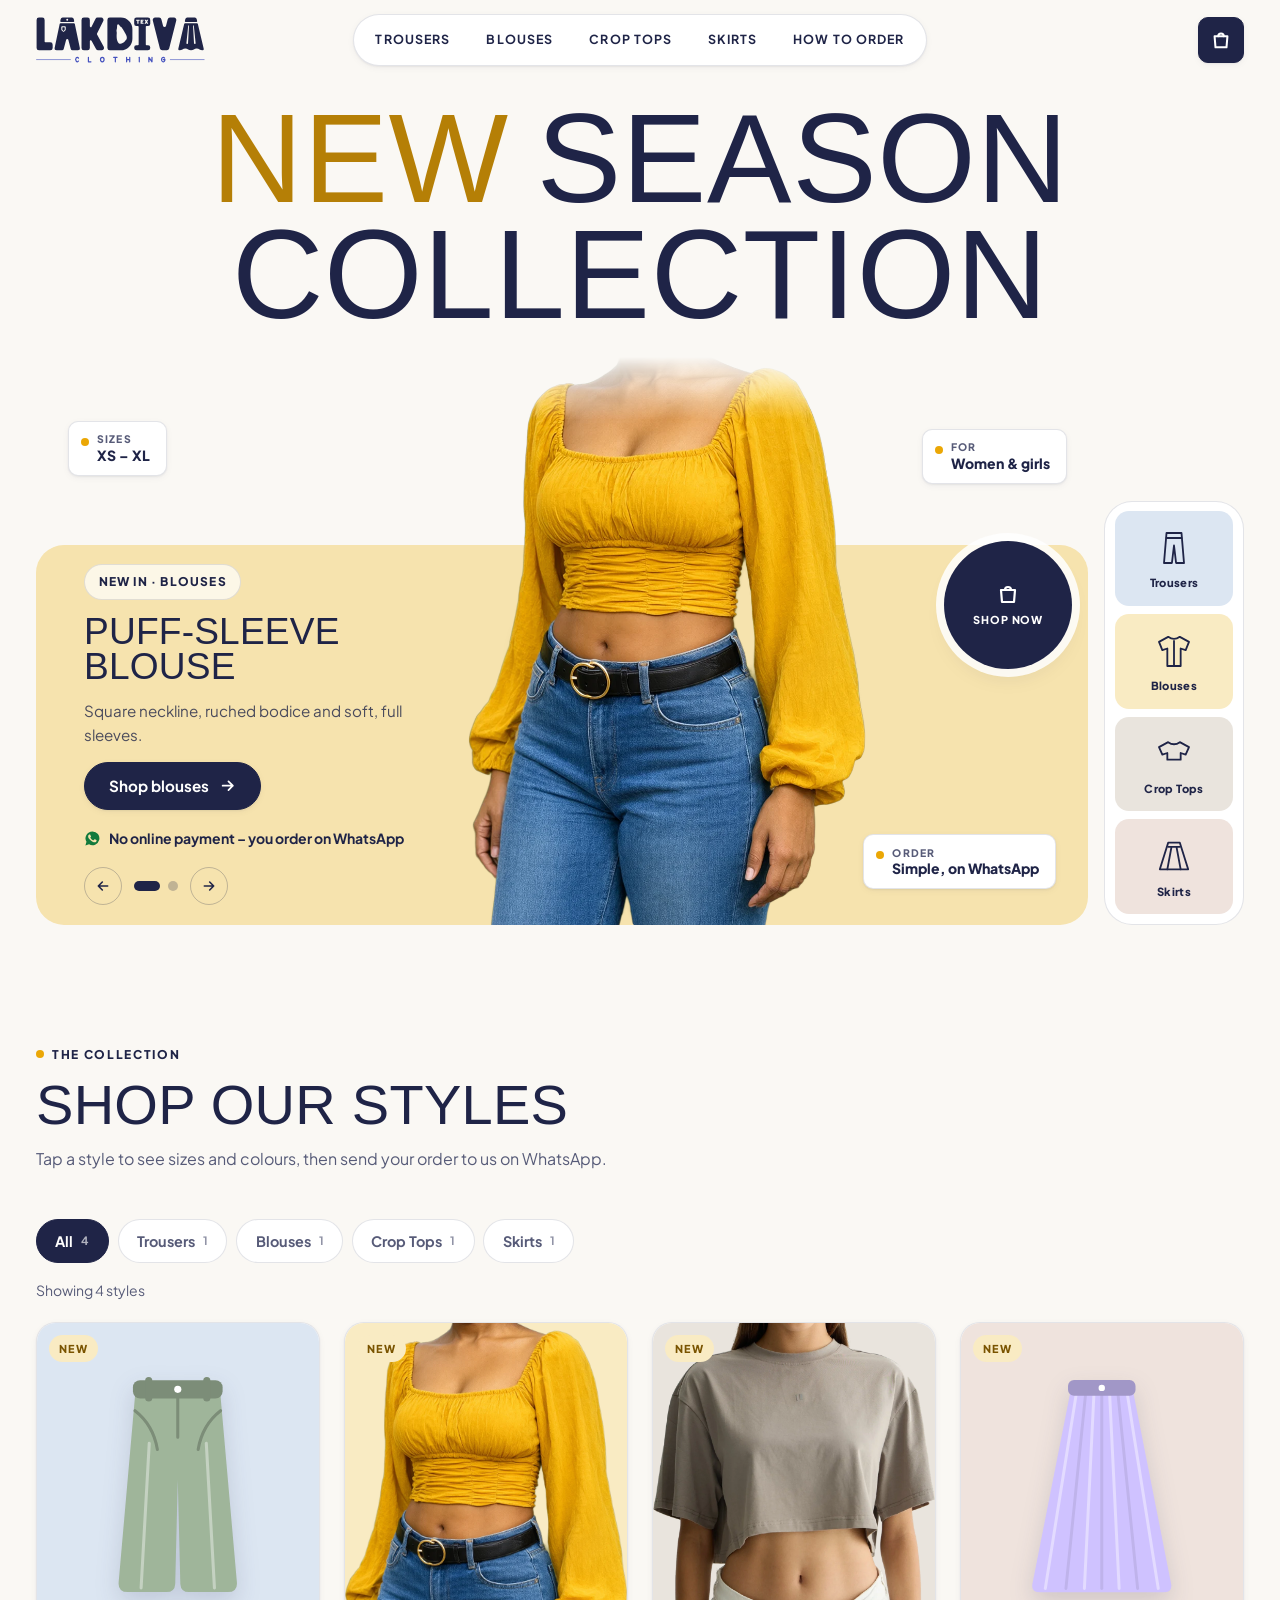
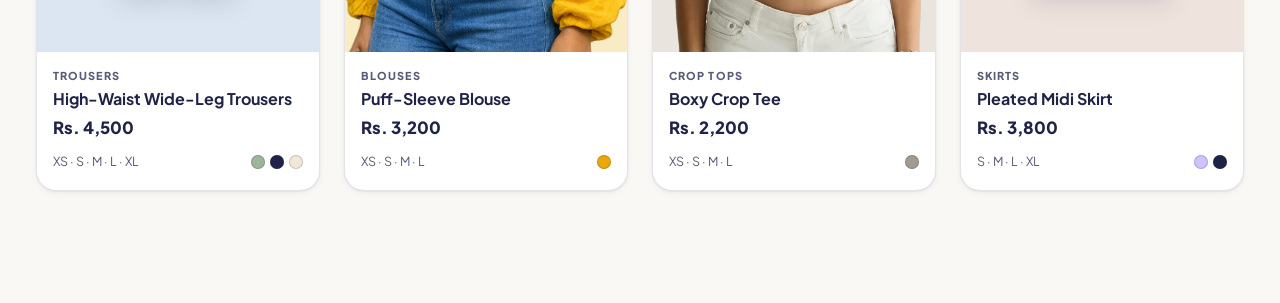
==== commit 3343266e: "Add files via upload" ====
--- a/index.html
+++ b/index.html
@@ -19,6 +19,8 @@
   <link rel="stylesheet" href="css/components.css">
   <link rel="stylesheet" href="css/header.css">
   <link rel="stylesheet" href="css/hero.css">
+  <link rel="stylesheet" href="css/shop.css">
+  <link rel="stylesheet" href="css/basket.css">
 </head>
 <body>
   <a class="skip-link" href="#main">Skip to content</a>
@@ -59,11 +61,11 @@
       </nav>
 
       <div class="header-actions">
-        <!-- Basket button – the order basket itself is added in Step 4 -->
-        <a class="icon-btn icon-btn--brand" href="#basket" data-basket-btn aria-label="Open my order basket">
+        <!-- Order basket button (opens the basket drawer, see js/basket.js) -->
+        <button class="icon-btn icon-btn--brand" type="button" data-basket-btn aria-haspopup="dialog" aria-label="Open my order basket">
           <svg aria-hidden="true"><use href="#i-bag"/></svg>
           <span class="count-bubble" data-basket-count hidden>0</span>
-        </a>
+        </button>
         <button class="icon-btn nav-toggle" type="button" aria-expanded="false" aria-controls="site-nav" aria-label="Open menu">
           <svg class="i-menu" aria-hidden="true"><use href="#i-menu"/></svg>
           <svg class="i-close" aria-hidden="true"><use href="#i-close"/></svg>
@@ -141,22 +143,104 @@
       </div>
     </section>
 
-    <!-- Temporary placeholder so the menu links have somewhere to go – replaced in Step 3 -->
-    <section id="shop" class="section" style="text-align:center">
+    <!-- ================= SHOP ================= -->
+    <section id="shop" class="section shop" aria-labelledby="shop-title">
       <div class="container">
-        <p class="eyebrow">The collection</p>
-        <p style="margin-top:.75rem;color:var(--ink-soft)">Products are arriving in the next step.</p>
+        <div class="section-head">
+          <span class="eyebrow">The collection</span>
+          <h2 id="shop-title">Shop our styles</h2>
+          <p>Tap a style to see sizes and colours, then send your order to us on WhatsApp.</p>
+        </div>
+
+        <div class="shop__filters" id="shop-filters" role="group" aria-label="Filter by category"></div>
+        <p class="shop__count" id="shop-count" aria-live="polite"></p>
+        <div class="shop__grid" id="product-grid"></div>
+        <noscript><p class="shop__empty">Please turn on JavaScript to browse the collection, or message us on WhatsApp.</p></noscript>
       </div>
     </section>
     <!-- STEP 5: #how-to-order, #about, #contact -->
   </main>
 
+  <!-- Product details pop-up (filled in by js/shop.js) -->
+  <dialog class="pdialog" id="product-dialog" aria-labelledby="pd-title" tabindex="-1">
+    <div class="pdialog__inner">
+      <button class="icon-btn pdialog__close" type="button" data-close aria-label="Close"><svg aria-hidden="true"><use href="#i-close"/></svg></button>
+      <div class="pdialog__media" id="pd-media"></div>
+      <div class="pdialog__info">
+        <span class="pd__cat" id="pd-cat"></span>
+        <h3 class="pd__title" id="pd-title"></h3>
+        <p class="pd__price" id="pd-price"></p>
+        <p class="pd__blurb" id="pd-blurb"></p>
+        <dl class="pd__specs" id="pd-specs"></dl>
+        <fieldset class="opt" id="pd-colors-wrap">
+          <legend>Colour: <span id="pd-color-name"></span></legend>
+          <div class="opt__row" id="pd-colors"></div>
+        </fieldset>
+        <fieldset class="opt">
+          <legend>Size</legend>
+          <div class="opt__row" id="pd-sizes"></div>
+        </fieldset>
+        <p class="pd__error" id="pd-error" role="alert" hidden>Please choose a size first.</p>
+        <div class="pd__buy">
+          <div class="qty" role="group" aria-label="Quantity">
+            <button type="button" id="pd-minus" aria-label="Decrease quantity">&minus;</button>
+            <output id="pd-qty" aria-live="polite">1</output>
+            <button type="button" id="pd-plus" aria-label="Increase quantity">+</button>
+          </div>
+          <button class="btn btn--primary" type="button" id="pd-add">Add to order</button>
+        </div>
+        <a class="btn btn--block pd__wa" id="pd-order" href="#" target="_blank" rel="noopener"><svg aria-hidden="true"><use href="#i-wa"/></svg> Order this item on WhatsApp</a>
+        <p class="pd__note">No online payment – we confirm price, delivery and payment with you on WhatsApp.</p>
+      </div>
+    </div>
+  </dialog>
+
+  <!-- Order basket (slide-out) – filled in by js/basket.js -->
+  <dialog class="drawer" id="basket-dialog" aria-labelledby="basket-title" tabindex="-1">
+    <div class="drawer__inner">
+      <header class="drawer__head">
+        <h2 id="basket-title">Your order</h2>
+        <button class="icon-btn" type="button" data-close aria-label="Close basket"><svg aria-hidden="true"><use href="#i-close"/></svg></button>
+      </header>
+
+      <div class="drawer__empty" id="basket-empty">
+        <p><strong>Your basket is empty</strong></p>
+        <p>Browse our styles and add your favourites.</p>
+        <button class="btn btn--primary" type="button" id="basket-browse">Browse styles</button>
+      </div>
+
+      <ul class="drawer__list" id="basket-list"></ul>
+
+      <div class="drawer__foot" id="basket-foot">
+        <div class="drawer__total"><span>Total</span><strong id="basket-total">Rs. 0</strong></div>
+        <div class="drawer__fields">
+          <label for="basket-name">Your name <small>(optional)</small></label>
+          <input id="basket-name" type="text" autocomplete="name" maxlength="80">
+          <label for="basket-notes">Delivery address or notes <small>(optional)</small></label>
+          <textarea id="basket-notes" rows="2" maxlength="300" placeholder="Address, preferred time to contact…"></textarea>
+        </div>
+        <a class="btn btn--whatsapp btn--block" id="basket-send" href="#" target="_blank" rel="noopener"><svg aria-hidden="true"><use href="#i-wa"/></svg> Send order on WhatsApp</a>
+        <p class="drawer__note">No online payment – we confirm price, delivery and payment with you on WhatsApp.</p>
+        <button class="drawer__clear" type="button" id="basket-clear">Clear basket</button>
+      </div>
+    </div>
+  </dialog>
+
+  <!-- Small confirmation message -->
+  <div class="toast" id="toast" role="status" aria-live="polite" hidden>
+    <span id="toast-text"></span>
+    <button type="button" id="toast-action" hidden></button>
+  </div>
+
   <!-- STEP 5 will add the footer here -->
 
   <script src="js/config.js"></script>
   <script src="data/products.js"></script>
   <script src="js/art.js"></script>
+  <script src="js/order.js"></script>
   <script src="js/main.js"></script>
   <script src="js/hero.js"></script>
+  <script src="js/shop.js"></script>
+  <script src="js/basket.js"></script>
 </body>
 </html>
--- a/css/shop.css
+++ b/css/shop.css
@@ -0,0 +1,180 @@
+/* ==========================================================
+   LAKDIVA TEX – shop section (filters, product cards, dialog)
+   ========================================================== */
+.shop { padding-top: clamp(1rem, 3vw, 2rem); }
+
+/* ---------- Filter chips ---------- */
+.shop__filters { display: flex; flex-wrap: wrap; gap: 0.55rem; }
+.chip small { font-size: 0.72rem; font-weight: 700; opacity: 0.65; }
+.shop__count { margin-block: 1rem 1.25rem; font-size: var(--fs-small); color: var(--ink-soft); }
+
+/* ---------- Grid ---------- */
+.shop__grid {
+  display: grid;
+  gap: clamp(0.9rem, 2vw, 1.5rem);
+  grid-template-columns: repeat(auto-fill, minmax(240px, 1fr));
+}
+.shop__empty {
+  grid-column: 1 / -1;
+  padding: 2.5rem 1rem;
+  text-align: center;
+  color: var(--ink-soft);
+  background: var(--surface);
+  border: 1px dashed var(--line);
+  border-radius: var(--r-lg);
+}
+
+/* ---------- Product card ---------- */
+.card {
+  position: relative;
+  display: flex;
+  flex-direction: column;
+  overflow: hidden;
+  background: var(--surface);
+  border: 1px solid var(--line);
+  border-radius: var(--r-lg);
+  box-shadow: var(--shadow-sm);
+  transition: box-shadow var(--t-med) var(--ease), transform var(--t-med) var(--ease);
+}
+.card:hover { box-shadow: var(--shadow-md); transform: translateY(-2px); }
+.card:has(.card__open:focus-visible) { outline: 3px solid var(--indigo); outline-offset: 3px; }
+
+/* The whole card is one big button */
+.card__open {
+  position: absolute;
+  inset: 0;
+  z-index: 2;
+  border-radius: inherit;
+  cursor: pointer;
+}
+.card__open:focus-visible { outline: none; }
+
+.card__media {
+  position: relative;
+  aspect-ratio: 6 / 7;
+  overflow: hidden;
+  display: grid;
+  place-items: center;
+}
+.card__media img {
+  width: 100%;
+  height: 100%;
+  object-fit: cover;
+  object-position: 50% 0;
+}
+.card__art { width: 58%; height: 70%; filter: drop-shadow(0 10px 12px rgba(31, 36, 71, 0.15)); }
+.card .badge { position: absolute; top: 0.75rem; left: 0.75rem; z-index: 1; }
+
+.card__body { display: grid; gap: 0.3rem; padding: 0.95rem 1rem 1.1rem; }
+.card__cat { font-size: 0.68rem; font-weight: 800; letter-spacing: 0.1em; text-transform: uppercase; color: var(--ink-soft); }
+.card__name { font-family: var(--font-body); font-size: 1rem; font-weight: 700; line-height: 1.3; color: var(--navy); }
+.card__price { font-size: 1.05rem; font-weight: 800; color: var(--navy); }
+.card__meta { display: flex; align-items: center; justify-content: space-between; gap: 0.5rem; margin-top: 0.35rem; }
+.card__sizes { font-size: 0.78rem; color: var(--ink-soft); }
+.dots { display: flex; gap: 0.3rem; }
+.dots i {
+  width: 14px; height: 14px; border-radius: 50%;
+  background: var(--c);
+  box-shadow: inset 0 0 0 1px rgba(31, 36, 71, 0.2);
+}
+
+/* ---------- Product dialog ---------- */
+body.has-dialog { overflow: hidden; }
+
+.pdialog {
+  width: min(940px, calc(100% - 2rem));
+  max-height: calc(100dvh - 2rem);
+  padding: 0;
+  border: 0;
+  border-radius: var(--r-xl);
+  background: var(--surface);
+  color: var(--ink);
+  box-shadow: var(--shadow-lg);
+  overflow: auto;
+}
+.pdialog:focus { outline: none; }
+.pdialog::backdrop { background: rgba(31, 36, 71, 0.55); }
+.pdialog[open] { animation: dlg-in var(--t-med) var(--ease); }
+@keyframes dlg-in { from { opacity: 0; transform: translateY(12px); } to { opacity: 1; transform: none; } }
+
+.pdialog__inner { display: grid; }
+.pdialog__close { position: absolute; top: 0.9rem; right: 0.9rem; z-index: 3; }
+
+.pdialog__media {
+  position: relative;
+  display: grid;
+  place-items: center;
+  min-height: 300px;
+  overflow: hidden;
+}
+.pdialog__media img { width: 100%; height: 100%; object-fit: cover; object-position: 50% 0; }
+.pdialog__media .card__art { width: 55%; height: 75%; }
+
+.pdialog__info { display: grid; gap: 1.1rem; align-content: start; padding: clamp(1.25rem, 3vw, 2rem); }
+.pd__cat { font-size: 0.72rem; font-weight: 800; letter-spacing: 0.12em; text-transform: uppercase; color: var(--ink-soft); }
+.pd__title { font-family: var(--font-display); font-weight: 400; text-transform: uppercase; font-size: clamp(1.9rem, 4vw, 2.6rem); line-height: 1; padding-right: 3rem; }
+.pd__price { font-size: 1.35rem; font-weight: 800; }
+.pd__blurb { color: var(--ink-soft); max-width: 46ch; }
+.pd__specs { display: grid; gap: 0.35rem; margin: 0; font-size: var(--fs-small); }
+.pd__specs div { display: flex; gap: 0.6rem; }
+.pd__specs dt { min-width: 4.5rem; font-weight: 800; color: var(--ink-soft); }
+.pd__specs dd { margin: 0; }
+
+/* Colour + size pickers (real radio buttons, styled) */
+.opt { border: 0; margin: 0; padding: 0; min-width: 0; }
+.opt legend { padding: 0; margin-bottom: 0.55rem; font-size: var(--fs-small); font-weight: 800; }
+.opt legend span { font-weight: 600; color: var(--ink-soft); }
+.opt__row { display: flex; flex-wrap: wrap; gap: 0.5rem; }
+.opt input { position: absolute; opacity: 0; width: 1px; height: 1px; }
+.opt label { cursor: pointer; }
+
+.swatch span {
+  display: block;
+  width: 36px; height: 36px;
+  border-radius: 50%;
+  background: var(--c);
+  box-shadow: inset 0 0 0 1px rgba(31, 36, 71, 0.22);
+  border: 3px solid var(--surface);
+  outline: 2px solid transparent;
+  transition: outline-color var(--t-fast);
+}
+.swatch input:checked + span { outline-color: var(--navy); }
+.swatch input:focus-visible + span { outline-color: var(--indigo); outline-style: dashed; }
+
+.size span {
+  display: grid;
+  place-items: center;
+  min-width: 48px;
+  height: 44px;
+  padding: 0 0.9rem;
+  border-radius: var(--r-sm);
+  border: 1px solid var(--line);
+  font-weight: 700;
+  font-size: 0.9rem;
+  transition: background var(--t-fast), color var(--t-fast), border-color var(--t-fast);
+}
+.size:hover span { border-color: var(--navy); }
+.size input:checked + span { background: var(--navy); border-color: var(--navy); color: #fff; }
+.size input:focus-visible + span { outline: 3px solid var(--indigo); outline-offset: 2px; }
+
+.pd__error { margin: -0.4rem 0 0; font-size: var(--fs-small); font-weight: 700; color: #b3261e; }
+.pd__error[hidden] { display: none; }
+.pd__note { font-size: var(--fs-small); color: var(--ink-soft); }
+
+/* ---------- Desktop: photo left, details right ---------- */
+@media (min-width: 761px) {
+  .pdialog__inner { grid-template-columns: 0.9fr 1.1fr; }
+  .pdialog__media { min-height: 560px; }
+}
+
+/* ---------- Phones: two cards per row, tighter text ---------- */
+@media (max-width: 560px) {
+  .shop__grid { grid-template-columns: repeat(2, 1fr); gap: 0.75rem; }
+  .card__body { padding: 0.75rem 0.75rem 0.9rem; }
+  .card__name { font-size: 0.9rem; }
+  .card__price { font-size: 0.95rem; }
+  .card__sizes { display: none; }
+  .card .badge { top: 0.5rem; left: 0.5rem; }
+  .pdialog { width: 100%; max-width: 100%; max-height: 100dvh; margin: auto 0 0; border-radius: var(--r-xl) var(--r-xl) 0 0; }
+  .pdialog__media { min-height: 0; aspect-ratio: 1 / 0.8; }
+}
--- a/css/basket.css
+++ b/css/basket.css
@@ -0,0 +1,197 @@
+/* ==========================================================
+   LAKDIVA TEX – order basket (slide-out), quantity stepper,
+   product pop-up buy area, toast message
+   ========================================================== */
+
+/* ---------- Quantity stepper (pop-up + basket) ---------- */
+.qty {
+  display: inline-flex;
+  align-items: center;
+  padding: 3px;
+  border: 1px solid var(--line);
+  border-radius: var(--r-pill);
+  background: var(--surface);
+}
+.qty button {
+  display: grid;
+  place-items: center;
+  width: 38px;
+  height: 38px;
+  border-radius: 50%;
+  font-size: 1.25rem;
+  line-height: 1;
+  color: var(--navy);
+  transition: background var(--t-fast);
+}
+.qty button:hover:not(:disabled) { background: var(--sand); }
+.qty button:disabled { opacity: 0.3; cursor: not-allowed; }
+.qty output { min-width: 2.2ch; text-align: center; font-weight: 800; font-variant-numeric: tabular-nums; }
+
+/* ---------- Product pop-up: buy area ---------- */
+.pd__buy { display: flex; align-items: center; gap: 0.75rem; }
+.pd__buy .btn { flex: 1; }
+.pd__wa svg { color: var(--wa); }
+
+/* ---------- Basket drawer ---------- */
+.drawer {
+  width: min(440px, 100%);
+  max-width: 100%;
+  height: 100dvh;
+  max-height: 100dvh;
+  margin: 0 0 0 auto;
+  padding: 0;
+  border: 0;
+  border-radius: var(--r-xl) 0 0 var(--r-xl);
+  background: var(--bg);
+  color: var(--ink);
+  box-shadow: var(--shadow-lg);
+  overflow: hidden;
+}
+.drawer:focus { outline: none; }
+.drawer::backdrop { background: rgba(31, 36, 71, 0.55); }
+.drawer[open] { animation: drawer-in var(--t-med) var(--ease); }
+@keyframes drawer-in { from { opacity: 0; transform: translateX(28px); } to { opacity: 1; transform: none; } }
+.drawer [hidden] { display: none !important; }
+
+.drawer__inner { display: flex; flex-direction: column; height: 100%; }
+.drawer__head {
+  display: flex;
+  align-items: center;
+  justify-content: space-between;
+  padding: 1rem 1.25rem;
+  background: var(--surface);
+  border-bottom: 1px solid var(--line);
+}
+.drawer__head h2 { font-size: 1.9rem; }
+
+.drawer__empty {
+  flex: 1;
+  display: grid;
+  place-content: center;
+  justify-items: center;
+  gap: 0.5rem;
+  padding: 2rem;
+  text-align: center;
+  color: var(--ink-soft);
+}
+.drawer__empty strong { color: var(--navy); font-size: 1.1rem; }
+.drawer__empty .btn { margin-top: 0.75rem; }
+
+.drawer__list { flex: 1; margin: 0; padding: 0 1.25rem; list-style: none; overflow-y: auto; }
+
+.bitem {
+  position: relative;
+  display: grid;
+  grid-template-columns: 76px 1fr;
+  gap: 0.9rem;
+  padding: 1rem 0;
+  border-bottom: 1px solid var(--line);
+}
+.bitem__thumb {
+  display: grid;
+  place-items: center;
+  aspect-ratio: 6 / 7;
+  overflow: hidden;
+  border-radius: var(--r-sm);
+}
+.bitem__thumb img { width: 100%; height: 100%; object-fit: cover; object-position: 50% 0; }
+.bitem__thumb .card__art { width: 72%; height: 80%; filter: none; }
+.bitem__info { display: grid; gap: 0.2rem; align-content: start; min-width: 0; }
+.bitem__name { padding-right: 4.5rem; font-weight: 700; line-height: 1.3; color: var(--navy); }
+.bitem__opts { font-size: var(--fs-small); color: var(--ink-soft); }
+.bitem__row { display: flex; align-items: center; justify-content: space-between; gap: 0.5rem; margin-top: 0.5rem; }
+.bitem__row .qty button { width: 34px; height: 34px; }
+.bitem__price { font-weight: 800; color: var(--navy); }
+.bitem__remove {
+  position: absolute;
+  top: 1rem;
+  right: 0;
+  padding: 0.2rem 0;
+  font-size: var(--fs-small);
+  font-weight: 700;
+  color: var(--ink-soft);
+  text-decoration: underline;
+  text-underline-offset: 3px;
+}
+.bitem__remove:hover { color: #b3261e; }
+
+.drawer__foot {
+  display: grid;
+  gap: 0.85rem;
+  max-height: 62dvh;
+  padding: 1rem 1.25rem 1.25rem;
+  overflow-y: auto;
+  background: var(--surface);
+  border-top: 1px solid var(--line);
+}
+.drawer__total { display: flex; align-items: baseline; justify-content: space-between; font-size: 1.05rem; }
+.drawer__total strong { font-size: 1.4rem; }
+
+.drawer__fields { display: grid; gap: 0.35rem; }
+.drawer__fields label { margin-top: 0.35rem; font-size: var(--fs-small); font-weight: 700; }
+.drawer__fields small { font-weight: 500; color: var(--ink-soft); }
+.drawer__fields input,
+.drawer__fields textarea {
+  width: 100%;
+  padding: 0.65rem 0.8rem;
+  border: 1px solid var(--line);
+  border-radius: var(--r-sm);
+  background: var(--bg);
+  font: inherit;
+  font-size: 1rem;   /* 16px stops phones zooming in on focus */
+  color: var(--ink);
+  resize: vertical;
+}
+.drawer__fields input:focus,
+.drawer__fields textarea:focus { outline: 3px solid var(--indigo); outline-offset: 1px; border-color: transparent; }
+
+.drawer__note { font-size: var(--fs-small); color: var(--ink-soft); }
+.drawer__clear {
+  justify-self: center;
+  padding: 0.35rem 0.5rem;
+  font-size: var(--fs-small);
+  font-weight: 700;
+  color: var(--ink-soft);
+  text-decoration: underline;
+  text-underline-offset: 3px;
+}
+.drawer__clear:hover,
+.drawer__clear.is-armed { color: #b3261e; }
+
+@media (max-width: 560px) {
+  .drawer { width: 100%; border-radius: 0; }
+}
+
+/* ---------- Toast ---------- */
+.toast {
+  position: fixed;
+  left: 50%;
+  bottom: 1.25rem;
+  z-index: 300;
+  display: flex;
+  align-items: center;
+  gap: 1rem;
+  max-width: calc(100% - 2rem);
+  padding: 0.75rem 0.75rem 0.75rem 1.25rem;
+  border-radius: var(--r-pill);
+  background: var(--navy);
+  color: #fff;
+  font-size: var(--fs-small);
+  font-weight: 600;
+  box-shadow: var(--shadow-lg);
+  opacity: 0;
+  pointer-events: none;
+  transform: translate(-50%, 16px);
+  transition: opacity var(--t-med) var(--ease), transform var(--t-med) var(--ease);
+}
+.toast.is-on { opacity: 1; pointer-events: auto; transform: translate(-50%, 0); }
+.toast button {
+  padding: 0.5rem 1rem;
+  border-radius: var(--r-pill);
+  background: var(--mustard);
+  color: var(--navy);
+  font-weight: 800;
+  white-space: nowrap;
+}
+.toast button:hover { background: #f5b92a; }
+.toast button[hidden] { display: none; }
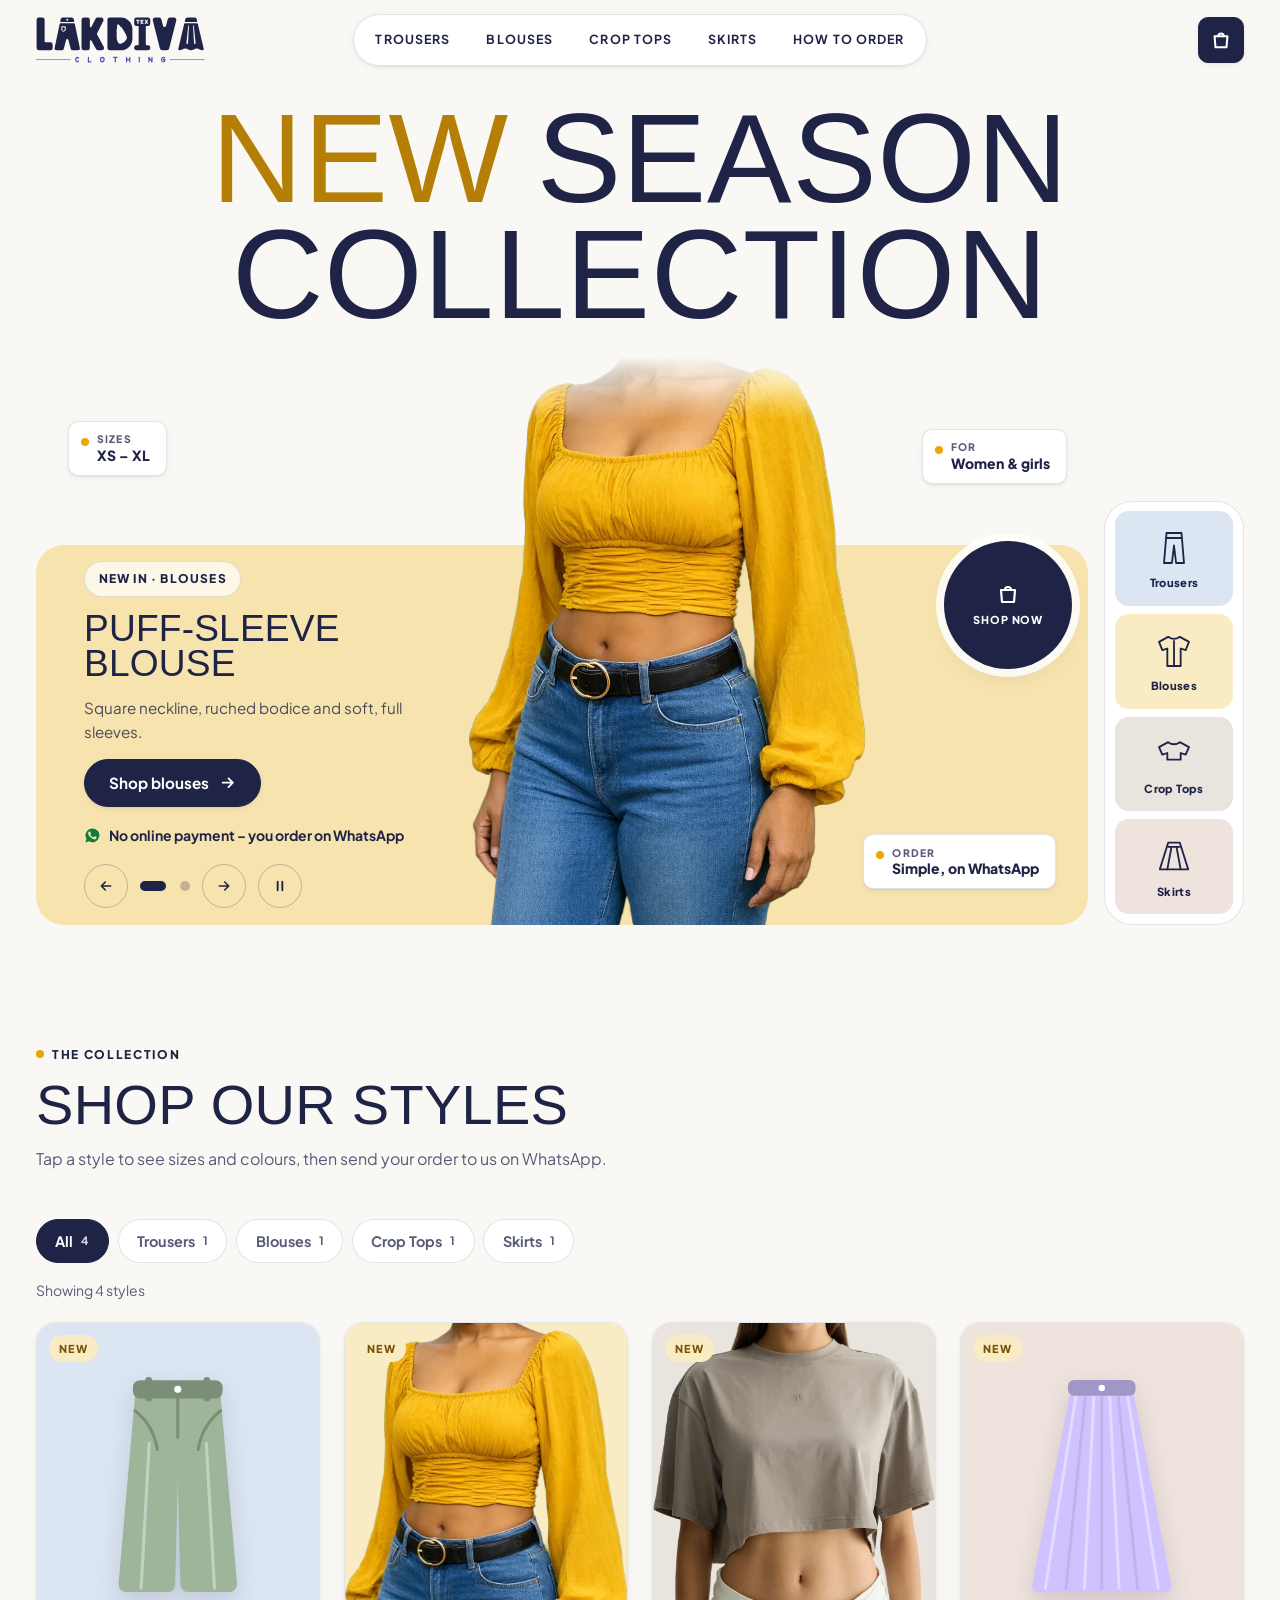
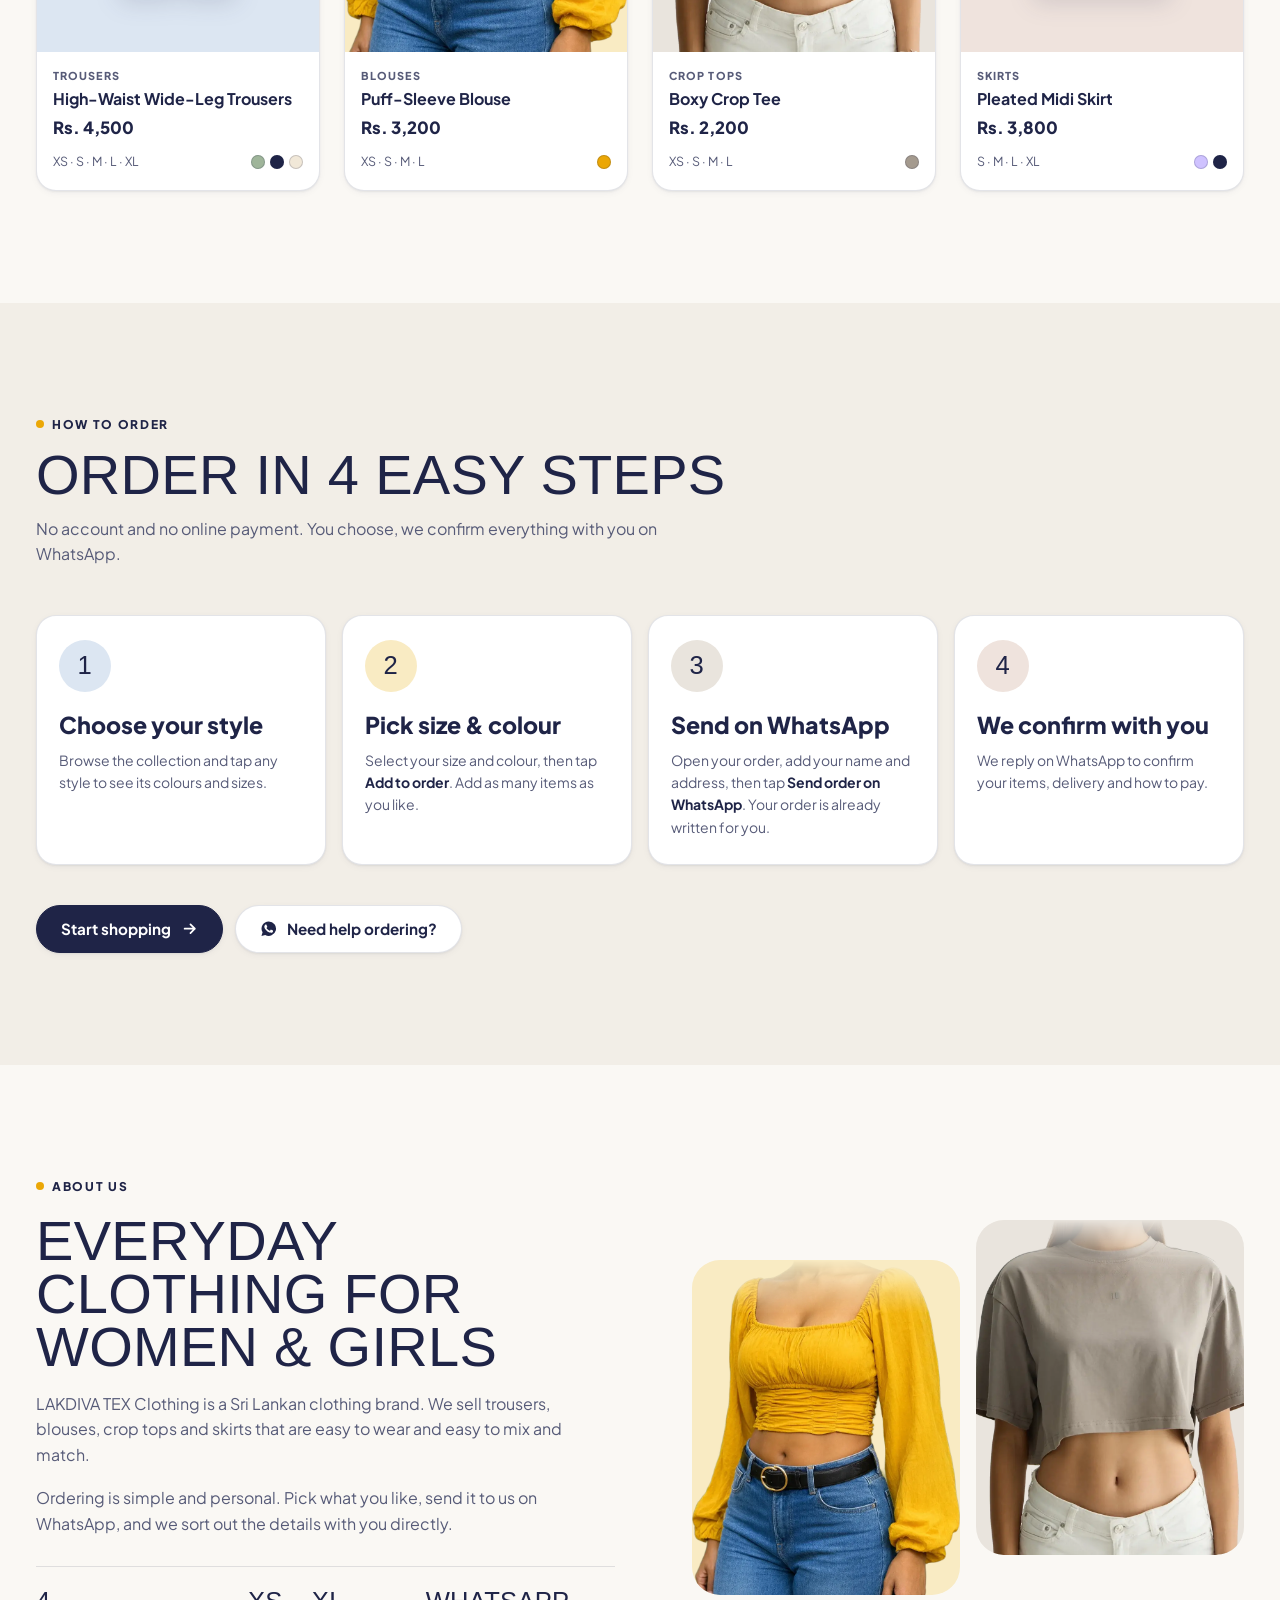
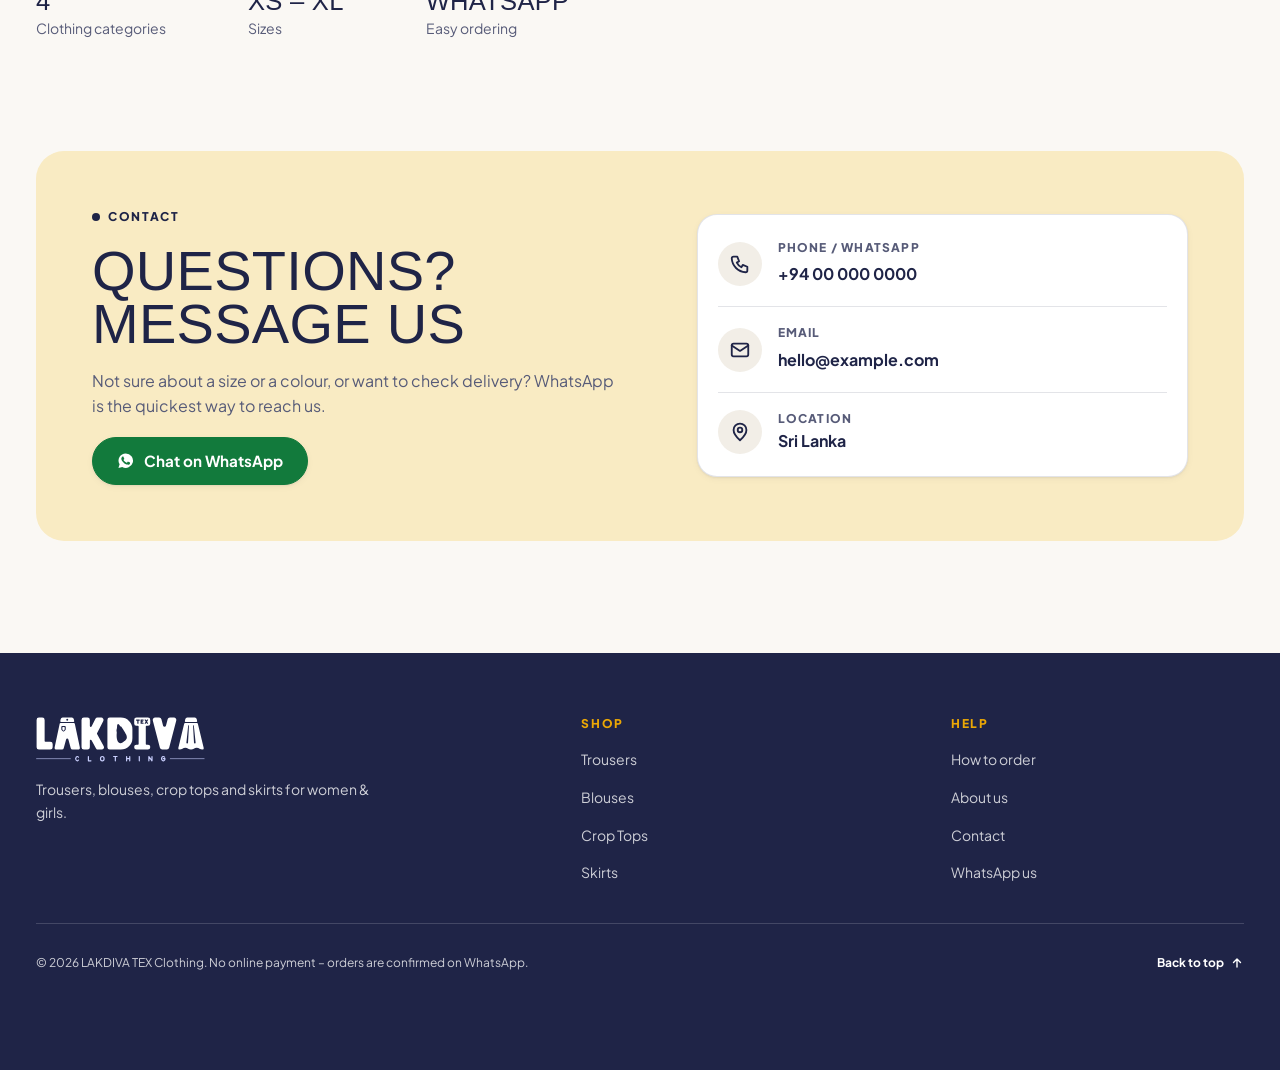
==== commit d4921d81: "Add files via upload" ====
--- a/index.html
+++ b/index.html
@@ -4,9 +4,25 @@
   <meta charset="utf-8">
   <meta name="viewport" content="width=device-width, initial-scale=1">
   <title>LAKDIVA TEX Clothing – Trousers, Blouses, Crop Tops &amp; Skirts</title>
-  <meta name="description" content="Modern women's and girls' clothing – trousers, blouses, crop tops and skirts. Pick your favourites and order easily on WhatsApp.">
+  <meta name="description" content="LAKDIVA TEX Clothing – trousers, blouses, crop tops and skirts for women and girls. Choose your size and colour, then send your order on WhatsApp.">
   <meta name="theme-color" content="#faf8f4">
   <link rel="icon" href="assets/favicon.svg" type="image/svg+xml">
+  <link rel="icon" href="assets/img/favicon-32.png" sizes="32x32" type="image/png">
+  <link rel="apple-touch-icon" href="assets/img/apple-touch-icon.png">
+
+  <!-- Share preview (WhatsApp, Facebook, Messenger…).
+       IMPORTANT: replace https://YOUR-USERNAME.github.io/lakdiva-tex/ below with the real
+       address of your site (3 places). Share previews need a full web address. -->
+  <meta property="og:type" content="website">
+  <meta property="og:site_name" content="LAKDIVA TEX Clothing">
+  <meta property="og:title" content="LAKDIVA TEX Clothing – Trousers, Blouses, Crop Tops &amp; Skirts">
+  <meta property="og:description" content="Clothing for women and girls. Choose your size and colour, then order on WhatsApp.">
+  <meta property="og:image" content="https://YOUR-USERNAME.github.io/lakdiva-tex/assets/img/og-image.jpg">
+  <meta property="og:image:width" content="1200">
+  <meta property="og:image:height" content="630">
+  <meta property="og:image:alt" content="LAKDIVA TEX Clothing – new season collection, order on WhatsApp">
+  <meta name="twitter:card" content="summary_large_image">
+  <meta name="twitter:image" content="https://YOUR-USERNAME.github.io/lakdiva-tex/assets/img/og-image.jpg">
 
   <!-- Fonts: Anton (big headlines) + Plus Jakarta Sans (body) -->
   <link rel="preconnect" href="https://fonts.googleapis.com">
@@ -21,6 +37,7 @@
   <link rel="stylesheet" href="css/hero.css">
   <link rel="stylesheet" href="css/shop.css">
   <link rel="stylesheet" href="css/basket.css">
+  <link rel="stylesheet" href="css/sections.css">
 </head>
 <body>
   <a class="skip-link" href="#main">Skip to content</a>
@@ -39,6 +56,13 @@
       <symbol id="c-crop-tops" viewBox="0 0 48 48"><g fill="none" stroke="currentColor" stroke-width="2.2" stroke-linecap="round" stroke-linejoin="round"><path d="M17 11 6 17l4 9 6-2v8h16v-8l6 2 4-9-11-6q-7 5-14 0Z"/></g></symbol>
       <symbol id="c-skirts" viewBox="0 0 48 48"><g fill="none" stroke="currentColor" stroke-width="2.2" stroke-linecap="round" stroke-linejoin="round"><path d="M17 8h14l10 32H7Z"/><path d="M17 13h14M21 13 16 40M27 13l5 27"/></g></symbol>
       <symbol id="i-sparkle" viewBox="0 0 24 24"><path d="M12 3v4M12 17v4M3 12h4M17 12h4M5.6 5.6l2.8 2.8M15.6 15.6l2.8 2.8M18.4 5.6l-2.8 2.8M8.4 15.6l-2.8 2.8" fill="none" stroke="currentColor" stroke-width="2.2" stroke-linecap="round"/></symbol>
+      <symbol id="i-pause" viewBox="0 0 24 24"><path d="M8.500 5.500v13M15.500 5.500v13" fill="none" stroke="currentColor" stroke-width="2.800" stroke-linecap="round"/></symbol>
+      <symbol id="i-play" viewBox="0 0 24 24"><path d="M8 5.500v13l10.500-6.500z" fill="currentColor" stroke="currentColor" stroke-width="1.600" stroke-linejoin="round"/></symbol>
+      <symbol id="i-phone" viewBox="0 0 24 24"><path d="M5 4h4l2 5-2.500 1.500a11 11 0 0 0 5 5L15 13l5 2v4a2 2 0 0 1-2 2A16 16 0 0 1 3 6a2 2 0 0 1 2-2Z" fill="none" stroke="currentColor" stroke-width="2" stroke-linecap="round" stroke-linejoin="round"/></symbol>
+      <symbol id="i-mail" viewBox="0 0 24 24"><g fill="none" stroke="currentColor" stroke-width="2" stroke-linecap="round" stroke-linejoin="round"><rect x="3" y="5" width="18" height="14" rx="2"/><path d="m3 7 9 6 9-6"/></g></symbol>
+      <symbol id="i-pin" viewBox="0 0 24 24"><g fill="none" stroke="currentColor" stroke-width="2" stroke-linecap="round" stroke-linejoin="round"><path d="M12 21s-7-6.200-7-11.200a7 7 0 0 1 14 0C19 14.800 12 21 12 21Z"/><circle cx="12" cy="9.800" r="2.500"/></g></symbol>
+      <symbol id="i-instagram" viewBox="0 0 24 24"><g fill="none" stroke="currentColor" stroke-width="2" stroke-linecap="round" stroke-linejoin="round"><rect x="3.500" y="3.500" width="17" height="17" rx="5"/><circle cx="12" cy="12" r="4"/></g><circle cx="17.200" cy="6.800" r="1.100" fill="currentColor"/></symbol>
+      <symbol id="i-facebook" viewBox="0 0 24 24"><path d="M14 8.500h2.500V5H14a4 4 0 0 0-4 4v2.500H7.500V15H10v6h3.500v-6H16l.5-3.500h-3V9.500a1 1 0 0 1 1-1Z" fill="none" stroke="currentColor" stroke-width="2" stroke-linecap="round" stroke-linejoin="round"/></symbol>
     </defs>
   </svg>
 
@@ -113,6 +137,7 @@
                 <button class="hero__dot" type="button" aria-label="Show item 2" aria-current="false"></button>
               </div>
               <button class="hero__arrow hero__arrow--next" type="button" data-hero-next aria-label="Next item"><svg aria-hidden="true"><use href="#i-arrow"/></svg></button>
+              <button class="hero__arrow hero__pause" type="button" data-hero-pause aria-pressed="false" aria-label="Pause slideshow" hidden><svg class="i-pause" aria-hidden="true"><use href="#i-pause"/></svg><svg class="i-play" aria-hidden="true"><use href="#i-play"/></svg></button>
             </div>
           </div>
 
@@ -155,10 +180,108 @@
         <div class="shop__filters" id="shop-filters" role="group" aria-label="Filter by category"></div>
         <p class="shop__count" id="shop-count" aria-live="polite"></p>
         <div class="shop__grid" id="product-grid"></div>
+        <noscript><p class="noscript">Please turn on JavaScript in your browser to see our styles and place an order.</p></noscript>
         <noscript><p class="shop__empty">Please turn on JavaScript to browse the collection, or message us on WhatsApp.</p></noscript>
       </div>
     </section>
-    <!-- STEP 5: #how-to-order, #about, #contact -->
+    <!-- ================= HOW TO ORDER ================= -->
+    <section id="how-to-order" class="section how" aria-labelledby="how-title">
+      <div class="container">
+        <div class="section-head">
+          <span class="eyebrow">How to order</span>
+          <h2 id="how-title">Order in 4 easy steps</h2>
+          <p>No account and no online payment. You choose, we confirm everything with you on WhatsApp.</p>
+        </div>
+
+        <ol class="how__steps" role="list">
+          <li class="how__step surface">
+            <span class="how__num tint-trousers" aria-hidden="true">1</span>
+            <h3>Choose your style</h3>
+            <p>Browse the collection and tap any style to see its colours and sizes.</p>
+          </li>
+          <li class="how__step surface">
+            <span class="how__num tint-blouses" aria-hidden="true">2</span>
+            <h3>Pick size &amp; colour</h3>
+            <p>Select your size and colour, then tap <strong>Add to order</strong>. Add as many items as you like.</p>
+          </li>
+          <li class="how__step surface">
+            <span class="how__num tint-crop-tops" aria-hidden="true">3</span>
+            <h3>Send on WhatsApp</h3>
+            <p>Open your order, add your name and address, then tap <strong>Send order on WhatsApp</strong>. Your order is already written for you.</p>
+          </li>
+          <li class="how__step surface">
+            <span class="how__num tint-skirts" aria-hidden="true">4</span>
+            <h3>We confirm with you</h3>
+            <p>We reply on WhatsApp to confirm your items, delivery and how to pay.</p>
+          </li>
+        </ol>
+
+        <div class="how__actions">
+          <a class="btn btn--primary" href="#shop" data-category="all">Start shopping <svg aria-hidden="true"><use href="#i-arrow"/></svg></a>
+          <a class="btn" href="#contact" data-wa data-wa-text="Hello LAKDIVA TEX! I need help placing an order."><svg aria-hidden="true"><use href="#i-wa"/></svg> Need help ordering?</a>
+        </div>
+      </div>
+    </section>
+
+    <!-- ================= ABOUT ================= -->
+    <section id="about" class="section about" aria-labelledby="about-title">
+      <div class="container about__grid">
+        <div class="about__copy">
+          <span class="eyebrow">About us</span>
+          <h2 id="about-title">Everyday clothing for women &amp; girls</h2>
+          <p>LAKDIVA TEX Clothing is a Sri Lankan clothing brand. We sell trousers, blouses, crop tops and skirts that are easy to wear and easy to mix and match.</p>
+          <p>Ordering is simple and personal. Pick what you like, send it to us on WhatsApp, and we sort out the details with you directly.</p>
+          <ul class="about__facts" role="list">
+            <li><strong>4</strong><span>Clothing categories</span></li>
+            <li><strong>XS – XL</strong><span>Sizes</span></li>
+            <li><strong>WhatsApp</strong><span>Easy ordering</span></li>
+          </ul>
+        </div>
+
+        <div class="about__visual" aria-hidden="true">
+          <div class="about__tile about__tile--mustard"><img src="assets/products/blouse-mustard.webp" alt="" width="769" height="1100" loading="lazy" decoding="async"></div>
+          <div class="about__tile about__tile--taupe"><img src="assets/products/crop-tee-taupe.webp" alt="" width="942" height="1100" loading="lazy" decoding="async"></div>
+        </div>
+      </div>
+    </section>
+
+    <!-- ================= CONTACT ================= -->
+    <section id="contact" class="section contact" aria-labelledby="contact-title">
+      <div class="container">
+        <div class="contact__panel">
+          <div class="contact__intro">
+            <span class="eyebrow">Contact</span>
+            <h2 id="contact-title">Questions? Message us</h2>
+            <p>Not sure about a size or a colour, or want to check delivery? WhatsApp is the quickest way to reach us.</p>
+            <a class="btn btn--whatsapp" href="#contact" data-wa><svg aria-hidden="true"><use href="#i-wa"/></svg> Chat on WhatsApp</a>
+          </div>
+
+          <!-- Rows are filled from js/config.js (contact). Empty ones stay hidden. -->
+          <ul class="contact__list surface" role="list">
+            <li data-contact-row="phone" hidden>
+              <span class="contact__icon" aria-hidden="true"><svg><use href="#i-phone"/></svg></span>
+              <div><small>Phone / WhatsApp</small><a data-contact="phone" href="#contact"></a></div>
+            </li>
+            <li data-contact-row="email" hidden>
+              <span class="contact__icon" aria-hidden="true"><svg><use href="#i-mail"/></svg></span>
+              <div><small>Email</small><a data-contact="email" href="#contact"></a></div>
+            </li>
+            <li data-contact-row="address" hidden>
+              <span class="contact__icon" aria-hidden="true"><svg><use href="#i-pin"/></svg></span>
+              <div><small>Location</small><span data-contact="address"></span></div>
+            </li>
+            <li data-contact-row="instagram" hidden>
+              <span class="contact__icon" aria-hidden="true"><svg><use href="#i-instagram"/></svg></span>
+              <div><small>Instagram</small><a data-contact="instagram" href="#contact" target="_blank" rel="noopener">Follow us</a></div>
+            </li>
+            <li data-contact-row="facebook" hidden>
+              <span class="contact__icon" aria-hidden="true"><svg><use href="#i-facebook"/></svg></span>
+              <div><small>Facebook</small><a data-contact="facebook" href="#contact" target="_blank" rel="noopener">Visit our page</a></div>
+            </li>
+          </ul>
+        </div>
+      </div>
+    </section>
   </main>
 
   <!-- Product details pop-up (filled in by js/shop.js) -->
@@ -232,7 +355,52 @@
     <button type="button" id="toast-action" hidden></button>
   </div>
 
-  <!-- STEP 5 will add the footer here -->
+  <!-- ================= FOOTER ================= -->
+  <footer class="site-footer">
+    <div class="container">
+      <div class="site-footer__grid">
+        <div class="site-footer__brand">
+          <img src="assets/logo-white.svg" alt="LAKDIVA TEX Clothing" width="169" height="46" loading="lazy">
+          <p>Trousers, blouses, crop tops and skirts for women &amp; girls.</p>
+          <div class="site-footer__social" data-contact-row="social" hidden>
+            <a data-contact="instagram" href="#" target="_blank" rel="noopener" aria-label="LAKDIVA TEX on Instagram" hidden><svg aria-hidden="true"><use href="#i-instagram"/></svg></a>
+            <a data-contact="facebook" href="#" target="_blank" rel="noopener" aria-label="LAKDIVA TEX on Facebook" hidden><svg aria-hidden="true"><use href="#i-facebook"/></svg></a>
+          </div>
+        </div>
+
+        <nav class="site-footer__col" aria-label="Shop categories">
+          <h3>Shop</h3>
+          <ul role="list">
+            <li><a href="#shop" data-category="trousers">Trousers</a></li>
+            <li><a href="#shop" data-category="blouses">Blouses</a></li>
+            <li><a href="#shop" data-category="crop-tops">Crop Tops</a></li>
+            <li><a href="#shop" data-category="skirts">Skirts</a></li>
+          </ul>
+        </nav>
+
+        <nav class="site-footer__col" aria-label="Help">
+          <h3>Help</h3>
+          <ul role="list">
+            <li><a href="#how-to-order">How to order</a></li>
+            <li><a href="#about">About us</a></li>
+            <li><a href="#contact">Contact</a></li>
+            <li><a href="#contact" data-wa>WhatsApp us</a></li>
+          </ul>
+        </nav>
+      </div>
+
+      <div class="site-footer__bottom">
+        <p>&copy; <span data-year>2026</span> LAKDIVA TEX Clothing. No online payment &ndash; orders are confirmed on WhatsApp.</p>
+        <a class="site-footer__top" href="#home">Back to top <svg aria-hidden="true"><use href="#i-arrow"/></svg></a>
+      </div>
+    </div>
+  </footer>
+
+  <!-- Floating WhatsApp button (number comes from js/config.js) -->
+  <a class="wa-float" href="#contact" data-wa aria-label="Chat with us on WhatsApp">
+    <svg aria-hidden="true"><use href="#i-wa"/></svg>
+    <span>WhatsApp us</span>
+  </a>
 
   <script src="js/config.js"></script>
   <script src="data/products.js"></script>
--- a/css/base.css
+++ b/css/base.css
@@ -118,3 +118,6 @@
     transition-duration: 0.01ms !important;
   }
 }
+
+/* Balanced line breaks in headings (avoids a lone last word) */
+h2, h3 { text-wrap: balance; }
--- a/css/header.css
+++ b/css/header.css
@@ -25,7 +25,7 @@
 }
 
 /* Logo */
-.brand { display: inline-flex; align-items: center; flex: none; border-radius: 8px; }
+.brand { display: inline-flex; align-items: center; flex: none; min-height: 44px; border-radius: 8px; }
 .brand img { height: 46px; width: auto; }
 
 /* Desktop menu – a floating glass pill, like the reference */
--- a/css/hero.css
+++ b/css/hero.css
@@ -85,8 +85,8 @@
 .hero__arrow {
   display: grid;
   place-items: center;
-  width: 38px;
-  height: 38px;
+  width: 44px;
+  height: 44px;
   border-radius: 50%;
   border: 1px solid rgba(31, 36, 71, 0.25);
   color: var(--navy);
@@ -95,8 +95,13 @@
 .hero__arrow:hover { background: var(--navy); color: #fff; }
 .hero__arrow svg { width: 16px; height: 16px; }
 .hero__arrow--prev svg { transform: scaleX(-1); }
-.hero__dots { display: flex; gap: 0.5rem; }
+.hero__pause[hidden] { display: none; }
+.hero__pause .i-play { display: none; }
+.hero__pause[aria-pressed="true"] .i-pause { display: none; }
+.hero__pause[aria-pressed="true"] .i-play { display: block; }
+.hero__dots { display: flex; gap: 0.9rem; }
 .hero__dot {
+  position: relative;
   width: 10px;
   height: 10px;
   padding: 0;
@@ -104,6 +109,8 @@
   background: rgba(31, 36, 71, 0.25);
   transition: background var(--t-fast), width var(--t-med) var(--ease);
 }
+/* bigger invisible tap area around the small dots */
+.hero__dot::before { content: ""; position: absolute; inset: -17px -7px; }
 .hero__dot[aria-current="true"] { width: 26px; border-radius: 6px; background: var(--navy); }
 
 /* ---------- Model photo ---------- */
--- a/css/shop.css
+++ b/css/shop.css
@@ -5,8 +5,11 @@
 
 /* ---------- Filter chips ---------- */
 .shop__filters { display: flex; flex-wrap: wrap; gap: 0.55rem; }
-.chip small { font-size: 0.72rem; font-weight: 700; opacity: 0.65; }
+.chip small { font-size: 0.72rem; font-weight: 700; color: var(--ink-soft); }
+.chip[aria-pressed="true"] small { color: rgba(255, 255, 255, 0.85); }
 .shop__count { margin-block: 1rem 1.25rem; font-size: var(--fs-small); color: var(--ink-soft); }
+
+.noscript { padding: 1.25rem; border-radius: var(--r-md); background: var(--sand); color: var(--ink-soft); }
 
 /* ---------- Grid ---------- */
 .shop__grid {
--- a/css/sections.css
+++ b/css/sections.css
@@ -0,0 +1,278 @@
+/* ==========================================================
+   LAKDIVA TEX – lower sections
+   How to order, About, Contact, footer, floating WhatsApp button
+   Flat and quiet, same palette as the rest of the site.
+   ========================================================== */
+
+/* ---------- How to order ---------- */
+.how { background: var(--sand); }
+
+.how__steps {
+  display: grid;
+  grid-template-columns: repeat(4, 1fr);
+  gap: 1rem;
+  padding: 0;
+  list-style: none;
+}
+.how__step {
+  display: grid;
+  align-content: start;
+  gap: 0.6rem;
+  padding: 1.5rem 1.35rem 1.6rem;
+  border-radius: var(--r-lg);
+}
+.how__num {
+  display: grid;
+  place-items: center;
+  width: 52px;
+  height: 52px;
+  margin-bottom: 0.6rem;
+  border-radius: 50%;
+  font-family: var(--font-display);
+  font-size: 1.6rem;
+  line-height: 1;
+  color: var(--navy);
+}
+.how__step p { font-size: var(--fs-small); color: var(--ink-soft); }
+.how__step strong { color: var(--navy); font-weight: 700; }
+
+.how__actions {
+  display: flex;
+  flex-wrap: wrap;
+  gap: 0.75rem;
+  margin-top: clamp(1.5rem, 3.5vw, 2.5rem);
+}
+
+/* ---------- About ---------- */
+.about__grid {
+  display: grid;
+  grid-template-columns: 1.05fr 1fr;
+  gap: clamp(2rem, 6vw, 5rem);
+  align-items: center;
+}
+.about__copy { display: grid; gap: 1.1rem; justify-items: start; }
+.about__copy h2 { font-size: var(--fs-h2); }
+.about__copy p { max-width: 52ch; color: var(--ink-soft); }
+
+ul.about__facts {
+  display: grid;
+  width: 100%;
+  grid-template-columns: repeat(3, auto);
+  gap: 0.75rem 2.25rem;
+  margin-top: 0.75rem;
+  padding: 1.25rem 0 0;
+  border-top: 1px solid var(--line);
+  list-style: none;
+}
+.about__facts li { display: grid; gap: 0.1rem; }
+.about__facts strong {
+  font-family: var(--font-display);
+  font-size: 1.6rem;
+  font-weight: 400;
+  line-height: 1.1;
+  letter-spacing: 0.01em;
+  text-transform: uppercase;
+  color: var(--navy);
+}
+.about__facts span { font-size: var(--fs-small); color: var(--ink-soft); }
+
+/* Two tinted tiles with the model photos (cropped at the neck, like the hero) */
+.about__visual {
+  display: grid;
+  grid-template-columns: 1fr 1fr;
+  gap: 1rem;
+  align-items: end;
+}
+.about__tile {
+  aspect-ratio: 4 / 5;
+  overflow: hidden;
+  border-radius: var(--r-xl);
+}
+.about__tile--mustard { background: var(--mustard-100); }
+.about__tile--taupe   { background: var(--taupe-100); margin-bottom: 2.5rem; }
+.about__tile img {
+  width: 100%;
+  height: 100%;
+  object-fit: cover;
+  object-position: 50% 0;
+  /* soft fade at the neck, same idea as the hero photos */
+  -webkit-mask-image: linear-gradient(to bottom, transparent 0, #000 16%);
+  mask-image: linear-gradient(to bottom, transparent 0, #000 16%);
+}
+
+/* ---------- Contact ---------- */
+.contact { padding-top: 0; }
+.contact__panel {
+  display: grid;
+  grid-template-columns: 1.1fr 1fr;
+  gap: clamp(1.5rem, 5vw, 4rem);
+  align-items: center;
+  padding: clamp(1.5rem, 5vw, 3.5rem);
+  border-radius: var(--r-xl);
+  background: var(--mustard-100);
+}
+.contact__intro { display: grid; gap: 1.1rem; justify-items: start; }
+.contact__intro h2 { font-size: var(--fs-h2); }
+.contact__intro p { max-width: 44ch; color: var(--ink-soft); }
+.contact__intro .eyebrow::before { background: var(--navy); }
+
+ul.contact__list {
+  display: grid;
+  margin: 0;
+  padding: 0.4rem 1.25rem;
+  border-radius: var(--r-lg);
+  list-style: none;
+}
+.contact__list li {
+  display: flex;
+  align-items: center;
+  gap: 1rem;
+  padding: 1rem 0;
+}
+/* divider between the rows that are showing */
+.contact__list li:not([hidden]) ~ li:not([hidden]) { border-top: 1px solid var(--line); }
+.contact__list li[hidden] { display: none; }
+.contact__icon {
+  display: grid;
+  flex: none;
+  place-items: center;
+  width: 44px;
+  height: 44px;
+  border-radius: 50%;
+  background: var(--sand);
+  color: var(--navy);
+}
+.contact__icon svg { width: 22px; height: 22px; }
+.contact__list div { display: grid; min-width: 0; }
+.contact__list small {
+  font-size: var(--fs-tiny);
+  font-weight: 800;
+  letter-spacing: 0.1em;
+  text-transform: uppercase;
+  color: var(--ink-soft);
+}
+.contact__list a,
+.contact__list span[data-contact] {
+  overflow-wrap: anywhere;
+  font-weight: 700;
+  color: var(--navy);
+}
+.contact__list a { display: block; padding-block: 0.25rem; }
+.contact__list a:hover { text-decoration: underline; text-underline-offset: 3px; }
+
+/* ---------- Footer ---------- */
+.site-footer {
+  padding-block: clamp(2.5rem, 6vw, 4rem) 5.5rem;   /* room so the floating button never covers the last line */
+  background: var(--navy);
+  color: rgba(255, 255, 255, 0.78);
+}
+.site-footer__grid {
+  display: grid;
+  grid-template-columns: 1.6fr 1fr 1fr;
+  gap: 2rem clamp(2rem, 6vw, 5rem);
+  padding-bottom: 2.25rem;
+}
+.site-footer__brand { display: grid; gap: 1rem; align-content: start; justify-items: start; }
+.site-footer__brand img { width: 169px; height: auto; }
+.site-footer__brand p { max-width: 34ch; font-size: var(--fs-small); }
+.site-footer__social { display: flex; gap: 0.6rem; }
+.site-footer__social[hidden],
+.site-footer__social a[hidden] { display: none; }
+.site-footer__social a {
+  display: grid;
+  place-items: center;
+  width: 42px;
+  height: 42px;
+  border: 1px solid rgba(255, 255, 255, 0.28);
+  border-radius: 50%;
+  color: #fff;
+  transition: background var(--t-fast), color var(--t-fast);
+}
+.site-footer__social a:hover { background: #fff; color: var(--navy); }
+.site-footer__social svg { width: 20px; height: 20px; }
+
+.site-footer__col h3 {
+  margin-bottom: 0.9rem;
+  font-size: var(--fs-tiny);
+  font-weight: 800;
+  letter-spacing: 0.14em;
+  text-transform: uppercase;
+  color: var(--mustard);
+}
+.site-footer__col ul { display: grid; gap: 0.55rem; margin: 0; padding: 0; list-style: none; }
+.site-footer__col a { display: inline-block; padding-block: 0.2rem; font-size: var(--fs-small); transition: color var(--t-fast); }
+.site-footer__col a:hover { color: #fff; text-decoration: underline; text-underline-offset: 3px; }
+
+.site-footer__bottom {
+  display: flex;
+  flex-wrap: wrap;
+  align-items: center;
+  justify-content: space-between;
+  gap: 0.75rem 1.5rem;
+  padding-top: 1.25rem;
+  border-top: 1px solid rgba(255, 255, 255, 0.16);
+  font-size: var(--fs-tiny);
+}
+.site-footer__top { display: inline-flex; align-items: center; gap: 0.4rem; padding-block: 0.6rem; font-weight: 700; color: #fff; }
+.site-footer__top svg { width: 14px; height: 14px; transform: rotate(-90deg); }
+.site-footer__top:hover { text-decoration: underline; text-underline-offset: 3px; }
+
+/* ---------- Floating WhatsApp button ---------- */
+.wa-float {
+  position: fixed;
+  right: 1.25rem;
+  bottom: 1.25rem;
+  z-index: 250;
+  display: inline-flex;
+  align-items: center;
+  gap: 0.6rem;
+  min-height: 56px;
+  padding: 0 1.25rem 0 1rem;
+  border-radius: var(--r-pill);
+  background: var(--wa);
+  color: #fff;
+  font-size: 0.95rem;
+  font-weight: 700;
+  box-shadow: var(--shadow-md);
+  transition: background var(--t-fast), transform var(--t-fast) var(--ease), opacity var(--t-med), visibility var(--t-med);
+}
+/* hidden while the top of the page is on screen (set by js/main.js) */
+.wa-float.is-away { opacity: 0; visibility: hidden; pointer-events: none; transform: translateY(10px); }
+.wa-float:hover { background: var(--wa-hover); transform: translateY(-2px); }
+.wa-float svg { width: 26px; height: 26px; flex: none; }
+
+/* ---------- Tablet ---------- */
+@media (max-width: 1020px) {
+  .how__steps { grid-template-columns: repeat(2, 1fr); }
+  .about__grid,
+  .contact__panel { grid-template-columns: 1fr; }
+  .about__visual { max-width: 520px; }
+}
+
+/* ---------- Phone ---------- */
+@media (max-width: 700px) {
+  /* round icon-only button; the toast message sits above it */
+  .wa-float { right: 1rem; bottom: 1rem; width: 56px; padding: 0; justify-content: center; }
+  .wa-float span { position: absolute; width: 1px; height: 1px; overflow: hidden; clip-path: inset(50%); white-space: nowrap; }
+  .toast { bottom: 5rem; }
+
+  .site-footer__grid { grid-template-columns: 1fr 1fr; }
+  .site-footer__brand { grid-column: 1 / -1; }
+}
+
+@media (max-width: 560px) {
+  .how__steps { grid-template-columns: 1fr; }
+  .how__step { grid-template-columns: auto 1fr; column-gap: 1rem; align-items: start; padding: 1.15rem; }
+  .how__num { grid-row: 1 / span 2; margin: 0; width: 46px; height: 46px; }
+  .how__actions .btn { width: 100%; }
+  .about__facts { grid-template-columns: 1fr 1fr 1fr; gap: 0.5rem 1rem; }
+  .about__facts strong { font-size: 1.2rem; }
+  .about__tile--taupe { margin-bottom: 1.5rem; }
+  .contact__intro .btn { width: 100%; }
+}
+
+@media (prefers-reduced-motion: reduce) {
+  .wa-float,
+  .wa-float.is-away { transition: none; }
+  .wa-float:hover { transform: none; }
+}
